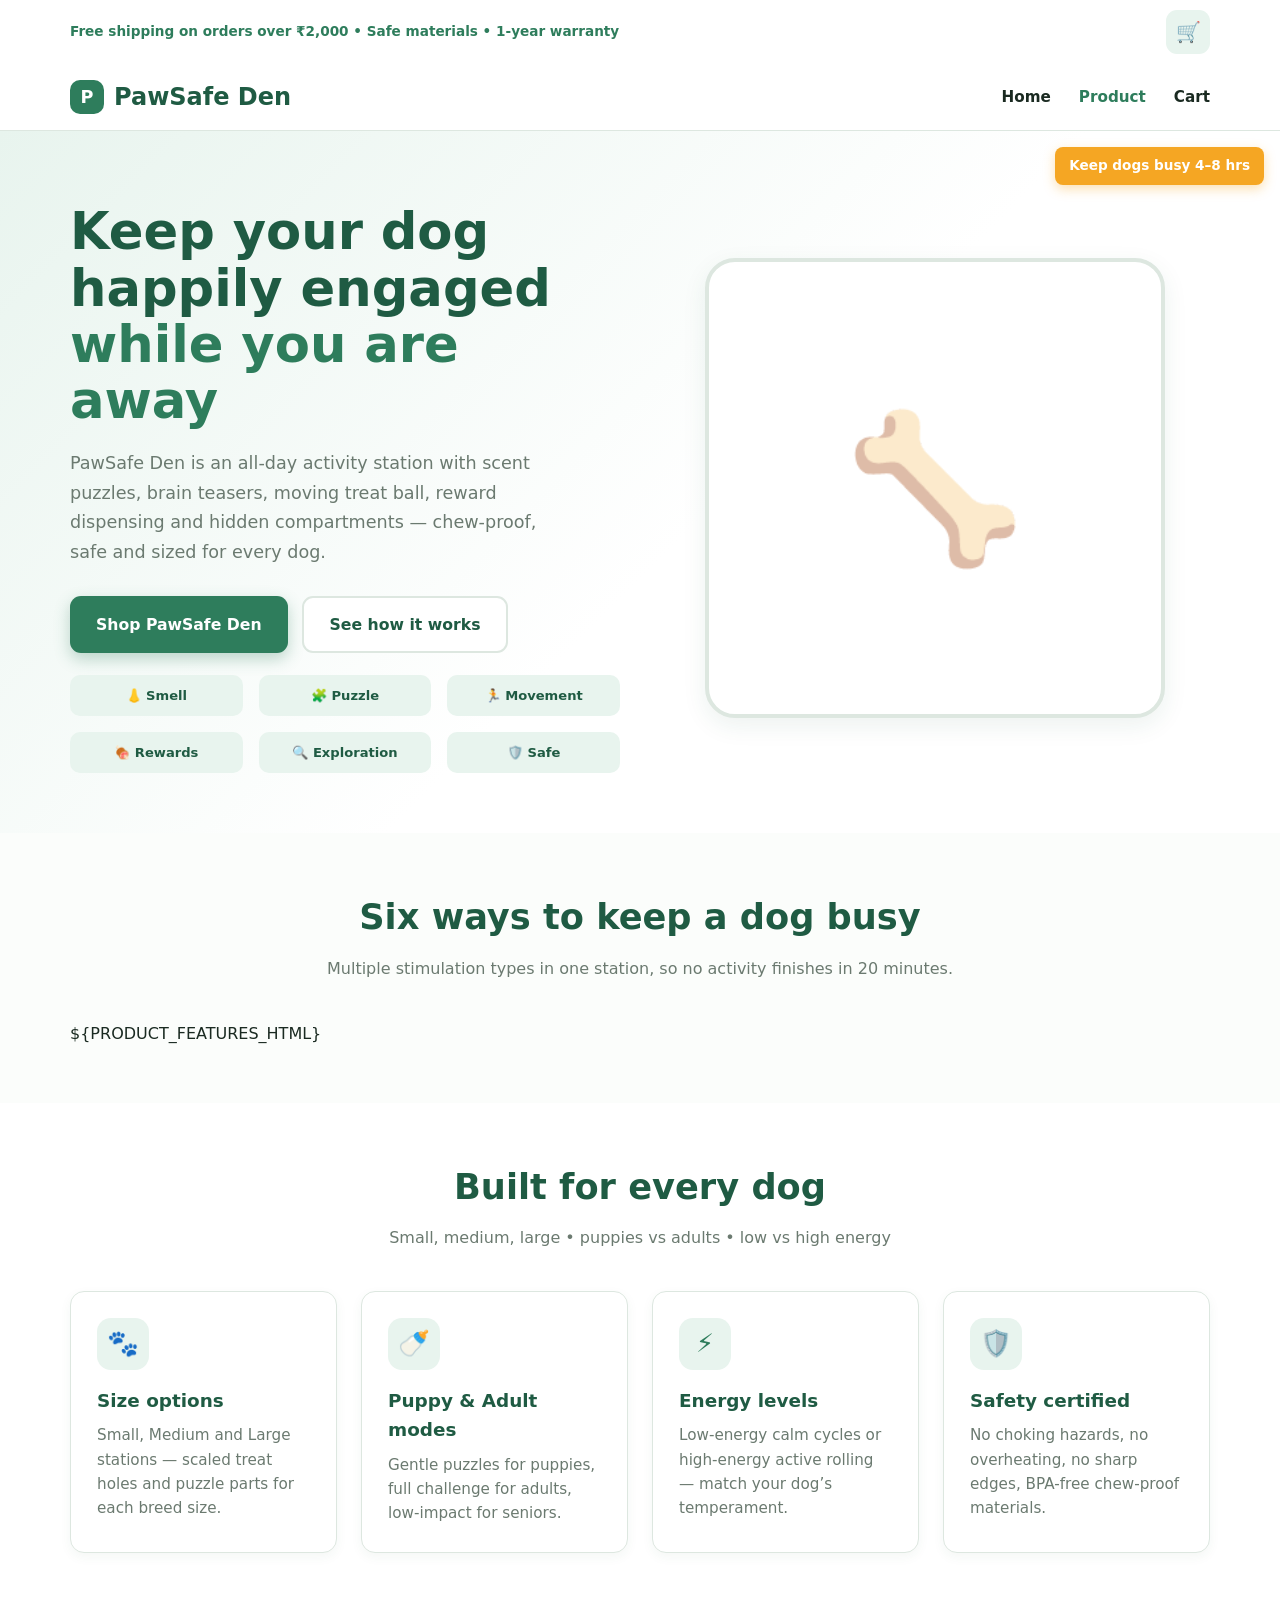
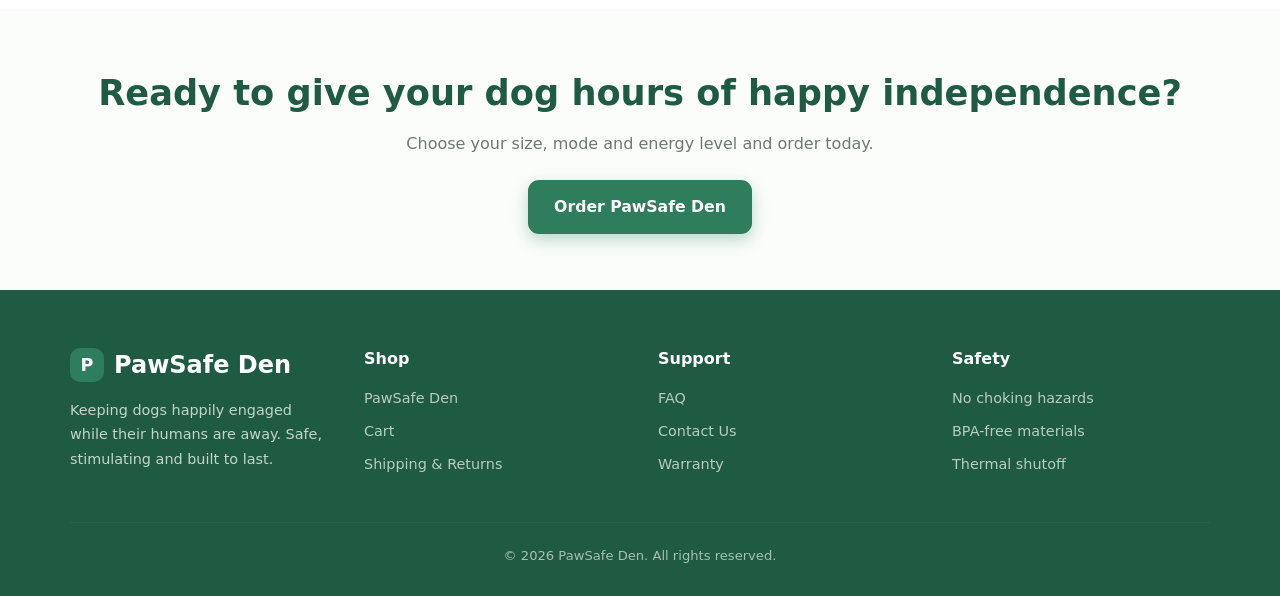
==== index.html @ ff1619e3 "Build PawSafe Den online shop: home, product, cart, checkout, confirmation" ====
<!DOCTYPE html>
<html lang="en">
<head>
<meta charset="UTF-8">
<meta name="viewport" content="width=device-width, initial-scale=1.0">
<title>PawSafe Den — Keep Your Dog Happy While You Are Away</title>
<meta name="description" content="The all-day dog activity station: smell, puzzle, movement, rewards and exploration — safe for puppies, adults, small to large dogs.">
<link rel="stylesheet" href="css/style.css">
</head>
<body>
<a href="#content" class="skip-link">Skip to content</a>

<header>
  <div class="topbar container">
    <span class="promo">Free shipping on orders over ₹2,000 &bull; Safe materials &bull; 1-year warranty</span>
    <div>
      <a href="cart.html" class="cart-btn" aria-label="Cart">🛒 <span id="cart-count" class="cart-count">0</span></a>
    </div>
  </div>
  <div class="navbar container">
    <a href="index.html" class="logo"><div class="mark">P</div><span>PawSafe Den</span></a>
    <nav class="nav-links">
      <a href="index.html">Home</a>
      <a href="product.html" class="active">Product</a>
      <a href="cart.html">Cart</a>
    </nav>
    <button class="mobile-menu-btn" aria-label="Menu">☰</button>
  </div>
</header>

<nav class="nav-drawer" id="nav-drawer">
  <div class="drawer-header">
    <strong>PawSafe Den</strong>
    <button class="close-btn" aria-label="Close menu">✕</button>
  </div>
  <a href="index.html">Home</a>
  <a href="product.html">Product</a>
  <a href="cart.html">Cart</a>
</nav>

<main id="content">
  <section class="hero">
    <div class="container">
      <div class="hero-grid">
        <div>
          <span class="hero-badge">Keep dogs busy 4&ndash;8 hrs</span>
          <h1>Keep your dog happily engaged <span class="highlight">while you are away</span></h1>
          <p>PawSafe Den is an all-day activity station with scent puzzles, brain teasers, moving treat ball, reward dispensing and hidden compartments &mdash; chew-proof, safe and sized for every dog.</p>
          <div class="hero-actions">
            <a href="product.html" class="btn btn-primary">Shop PawSafe Den</a>
            <a href="#features" class="btn btn-outline">See how it works</a>
          </div>
          <div class="stim-grid" style="margin-top:22px;">
            <div class="stim-chip">👃 Smell</div>
            <div class="stim-chip">🧩 Puzzle</div>
            <div class="stim-chip">🏃 Movement</div>
            <div class="stim-chip">🍖 Rewards</div>
            <div class="stim-chip">🔍 Exploration</div>
            <div class="stim-chip">🛡️ Safe</div>
          </div>
        </div>
        <div class="hero-visual">🦴</div>
      </div>
    </div>
  </section>

  <section id="features" class="section">
    <div class="container">
      <h2 class="section-title">Six ways to keep a dog busy</h2>
      <p class="section-subtitle">Multiple stimulation types in one station, so no activity finishes in 20 minutes.</p>
      <div class="grid" style="grid-template-columns: repeat(auto-fit, minmax(260px, 1fr));">
        ${PRODUCT_FEATURES_HTML}
      </div>
    </div>
  </section>

  <section class="section" style="background:#fff;">
    <div class="container">
      <h2 class="section-title">Built for every dog</h2>
      <p class="section-subtitle">Small, medium, large &bull; puppies vs adults &bull; low vs high energy</p>
      <div class="grid" style="grid-template-columns: repeat(auto-fit, minmax(260px, 1fr));">
        <div class="card">
          <div class="card-icon">🐾</div>
          <h3>Size options</h3>
          <p>Small, Medium and Large stations &mdash; scaled treat holes and puzzle parts for each breed size.</p>
        </div>
        <div class="card">
          <div class="card-icon">🍼</div>
          <h3>Puppy &amp; Adult modes</h3>
          <p>Gentle puzzles for puppies, full challenge for adults, low-impact for seniors.</p>
        </div>
        <div class="card">
          <div class="card-icon">⚡</div>
          <h3>Energy levels</h3>
          <p>Low-energy calm cycles or high-energy active rolling &mdash; match your dog&rsquo;s temperament.</p>
        </div>
        <div class="card">
          <div class="card-icon">🛡️</div>
          <h3>Safety certified</h3>
          <p>No choking hazards, no overheating, no sharp edges, BPA-free chew-proof materials.</p>
        </div>
      </div>
    </div>
  </section>

  <section class="section">
    <div class="container" style="text-align:center;">
      <h2 class="section-title">Ready to give your dog hours of happy independence?</h2>
      <p class="section-subtitle" style="margin-bottom:24px;">Choose your size, mode and energy level and order today.</p>
      <a href="product.html" class="btn btn-primary">Order PawSafe Den</a>
    </div>
  </section>
</main>

<footer>
  <div class="container">
    <div class="footer-grid">
      <div class="footer-brand">
        <a href="index.html" class="logo"><div class="mark">P</div><span>PawSafe Den</span></a>
        <p>Keeping dogs happily engaged while their humans are away. Safe, stimulating and built to last.</p>
      </div>
      <div class="footer-col">
        <h4>Shop</h4>
        <a href="product.html">PawSafe Den</a>
        <a href="cart.html">Cart</a>
        <a href="#">Shipping &amp; Returns</a>
      </div>
      <div class="footer-col">
        <h4>Support</h4>
        <a href="#">FAQ</a>
        <a href="#">Contact Us</a>
        <a href="#">Warranty</a>
      </div>
      <div class="footer-col">
        <h4>Safety</h4>
        <a href="#">No choking hazards</a>
        <a href="#">BPA-free materials</a>
        <a href="#">Thermal shutoff</a>
      </div>
    </div>
    <div class="footer-bottom">
      &copy; 2026 PawSafe Den. All rights reserved.
    </div>
  </div>
</footer>

<script>
const PRODUCT_FEATURES_HTML = `
<div class="card"><div class="card-icon">👃</div><h3>Smell</h3><p>Scent chambers hide treats so nose work keeps dogs occupied for hours.</p></div>
<div class="card"><div class="card-icon">🧩</div><h3>Puzzle solving</h3><p>Sliding dials, flip covers and a rotating maze challenge the mind.</p></div>
<div class="card"><div class="card-icon">🏃</div><h3>Movement</h3><p>A motorized rolling treat ball encourages physical play on auto cycles.</p></div>
<div class="card"><div class="card-icon">🍖</div><h3>Rewards</h3><p>Slow-release treat dispensing rewards every completed puzzle.</p></div>
<div class="card"><div class="card-icon">🔍</div><h3>Exploration</h3><p>Hidden compartments invite foraging and discovery throughout the day.</p></div>
<div class="card"><div class="card-icon">🛡️</div><h3>Safety</h3><p>Chew-proof, BPA-free, rounded edges, no choking hazards, auto thermal shutoff.</p></div>
`;
</script>
<script src="js/app.js"></script>
</body>
</html>
---- css/style.css ----
* {
  margin: 0;
  padding: 0;
  box-sizing: border-box;
}

:root {
  --brand: #2e7d5c;
  --brand-dark: #1f5b43;
  --brand-light: #e8f4ee;
  --accent: #f5a623;
  --accent-dark: #d98a10;
  --text: #1a2a21;
  --text-muted: #6b7a70;
  --bg: #fbfdfb;
  --white: #ffffff;
  --card: #ffffff;
  --border: #dde7e0;
  --error: #c0392b;
  --success: #2e7d5c;
  --radius: 14px;
  --shadow: 0 8px 24px rgba(31, 91, 67, 0.08);
  --shadow-sm: 0 4px 12px rgba(31, 91, 67, 0.05);
  --transition: 0.25s ease;
}

html {
  scroll-behavior: smooth;
}

body {
  font-family: "Segoe UI", system-ui, -apple-system, sans-serif;
  background: var(--bg);
  color: var(--text);
  line-height: 1.6;
  min-height: 100vh;
}

a { text-decoration: none; color: inherit; }
ul { list-style: none; }
img { max-width: 100%; display: block; }
button, input, select, textarea { font-family: inherit; }

.container {
  max-width: 1180px;
  margin: 0 auto;
  padding: 0 20px;
}

/* Skip link */
.skip-link {
  position: absolute;
  left: -9999px;
  top: auto;
  width: 1px;
  height: 1px;
  overflow: hidden;
}

/* Header */
header {
  position: sticky;
  top: 0;
  z-index: 100;
  background: rgba(255, 255, 255, 0.9);
  backdrop-filter: blur(8px);
  border-bottom: 1px solid var(--border);
}

.topbar {
  display: flex;
  justify-content: space-between;
  align-items: center;
  padding: 10px 20px;
  font-size: 0.85rem;
  color: var(--text-muted);
}

.topbar .promo {
  color: var(--brand);
  font-weight: 700;
}

.navbar {
  display: flex;
  justify-content: space-between;
  align-items: center;
  padding: 14px 20px;
}

.logo {
  display: flex;
  align-items: center;
  gap: 10px;
  font-weight: 800;
  font-size: 1.5rem;
  color: var(--brand-dark);
}

.logo .mark {
  width: 34px;
  height: 34px;
  border-radius: 10px;
  background: var(--brand);
  display: grid;
  place-items: center;
  color: #fff;
  font-weight: 900;
  font-size: 1.1rem;
}

.nav-links {
  display: none;
  gap: 28px;
  align-items: center;
}

.nav-links a {
  font-weight: 600;
  font-size: 0.95rem;
  color: var(--text);
  transition: color var(--transition);
}

.nav-links a:hover, .nav-links a.active { color: var(--brand); }

.cart-btn {
  position: relative;
  display: grid;
  place-items: center;
  width: 44px;
  height: 44px;
  background: var(--brand-light);
  border-radius: 11px;
  border: none;
  cursor: pointer;
  font-size: 1.25rem;
  color: var(--brand-dark);
}

.cart-count {
  position: absolute;
  top: 6px;
  right: 6px;
  width: 18px;
  height: 18px;
  background: var(--accent);
  color: #fff;
  border-radius: 50%;
  font-size: 0.7rem;
  font-weight: 800;
  display: grid;
  place-items: center;
}

.mobile-menu-btn {
  display: grid;
  place-items: center;
  width: 44px;
  height: 44px;
  background: transparent;
  border: none;
  cursor: pointer;
  font-size: 1.4rem;
  color: var(--text);
}

.nav-drawer {
  position: fixed;
  inset: 0;
  background: var(--white);
  z-index: 200;
  transform: translateX(100%);
  transition: transform 0.3s ease;
  padding: 80px 24px 40px;
  overflow-y: auto;
  box-shadow: -4px 0 16px rgba(0,0,0,0.06);
}

.nav-drawer.open { transform: translateX(0); }

.nav-drawer .drawer-header {
  display: flex;
  justify-content: space-between;
  align-items: center;
  margin-bottom: 24px;
}

.nav-drawer .close-btn {
  background: none;
  border: none;
  font-size: 1.6rem;
  cursor: pointer;
  color: var(--text-muted);
}

.nav-drawer a {
  display: block;
  padding: 12px 0;
  font-weight: 700;
  font-size: 1rem;
  color: var(--text);
  border-bottom: 1px solid var(--border);
}

.nav-drawer a:hover { color: var(--brand); }

/* Hero */
.hero {
  position: relative;
  padding: 72px 20px 60px;
  background: linear-gradient(135deg, var(--brand-light) 0%, #fff 55%);
  overflow: hidden;
}

.hero .hero-grid {
  display: grid;
  grid-template-columns: 1fr;
  gap: 40px;
  align-items: center;
}

.hero h1 {
  font-size: clamp(2rem, 5vw, 3.2rem);
  font-weight: 800;
  line-height: 1.1;
  color: var(--brand-dark);
  max-width: 560px;
}

.hero h1 .highlight { color: var(--brand); }

.hero p {
  font-size: 1.1rem;
  color: var(--text-muted);
  max-width: 500px;
  margin: 20px 0 28px;
  line-height: 1.7;
}

.hero-actions {
  display: flex;
  gap: 14px;
  flex-wrap: wrap;
}

.btn {
  display: inline-flex;
  align-items: center;
  justify-content: center;
  gap: 8px;
  padding: 14px 26px;
  border-radius: 11px;
  font-weight: 700;
  font-size: 0.98rem;
  cursor: pointer;
  border: none;
  transition: transform var(--transition), box-shadow var(--transition), background var(--transition);
}

.btn-primary {
  background: var(--brand);
  color: #fff;
  box-shadow: 0 6px 16px rgba(46, 125, 92, 0.3);
}

.btn-primary:hover { transform: translateY(-2px); box-shadow: 0 10px 22px rgba(46, 125, 92, 0.4); }

.btn-outline {
  background: #fff;
  color: var(--brand-dark);
  border: 2px solid var(--border);
}

.btn-outline:hover { border-color: var(--brand); background: var(--brand-light); }

.hero-visual {
  position: relative;
  width: 100%;
  max-width: 460px;
  margin: 0 auto;
  aspect-ratio: 1 / 1;
  border-radius: 30px;
  background: var(--white);
  border: 4px solid var(--border);
  display: grid;
  place-items: center;
  font-size: 9rem;
  color: var(--brand);
  box-shadow: var(--shadow);
}

.hero-badge {
  position: absolute;
  top: 16px;
  right: 16px;
  background: var(--accent);
  color: #fff;
  padding: 8px 14px;
  border-radius: 8px;
  font-weight: 800;
  font-size: 0.85rem;
  box-shadow: 0 4px 12px rgba(245, 166, 35, 0.35);
}

/* Sections */
.section { padding: 56px 20px; }
.section-title {
  text-align: center;
  font-size: clamp(1.6rem, 4vw, 2.2rem);
  font-weight: 800;
  color: var(--brand-dark);
  margin-bottom: 10px;
}

.section-subtitle {
  text-align: center;
  color: var(--text-muted);
  margin-bottom: 40px;
  max-width: 700px;
  margin-left: auto;
  margin-right: auto;
}

.grid { display: grid; gap: 24px; }

/* Product card / feature */
.card {
  background: var(--card);
  border: 1px solid var(--border);
  border-radius: var(--radius);
  padding: 26px;
  box-shadow: var(--shadow-sm);
  transition: transform var(--transition), box-shadow var(--transition);
}

.card:hover { transform: translateY(-4px); box-shadow: var(--shadow); }

.card-icon {
  width: 52px;
  height: 52px;
  border-radius: 14px;
  background: var(--brand-light);
  color: var(--brand);
  display: grid;
  place-items: center;
  font-size: 1.6rem;
  margin-bottom: 16px;
}

.card h3 { font-size: 1.15rem; margin-bottom: 8px; color: var(--brand-dark); }
.card p { font-size: 0.95rem; color: var(--text-muted); }

/* Sizing pills */
.size-options {
  display: flex;
  gap: 10px;
  flex-wrap: wrap;
  margin: 14px 0;
}

.size-pill {
  padding: 8px 16px;
  border: 2px solid var(--border);
  border-radius: 24px;
  font-size: 0.88rem;
  font-weight: 700;
  color: var(--text);
  background: #fff;
  cursor: pointer;
  transition: all var(--transition);
}

.size-pill.selected {
  border-color: var(--brand);
  background: var(--brand-light);
  color: var(--brand-dark);
}

.size-pill:hover { border-color: var(--brand-dark); }

/* Stimulation grid */
.stim-grid {
  display: grid;
  grid-template-columns: repeat(auto-fit, minmax(150px, 1fr));
  gap: 16px;
  margin-top: 10px;
}

.stim-chip {
  background: var(--brand-light);
  color: var(--brand-dark);
  padding: 10px 14px;
  border-radius: 10px;
  font-size: 0.82rem;
  font-weight: 700;
  text-align: center;
}

/* Product gallery */
.gallery {
  display: grid;
  gap: 16px;
}

.gallery-main {
  border-radius: var(--radius);
  border: 1px solid var(--border);
  overflow: hidden;
  background: #fff;
  height: 420px;
  display: grid;
  place-items: center;
  font-size: 6rem;
  color: var(--brand);
}

.gallery-thumbs {
  display: grid;
  grid-template-columns: repeat(4, 1fr);
  gap: 10px;
}

.thumb {
  width: 100%;
  aspect-ratio: 1 / 1;
  border-radius: 10px;
  border: 2px solid transparent;
  overflow: hidden;
  background: #eee;
  cursor: pointer;
  transition: border-color var(--transition);
}

.thumb.selected, .thumb:hover { border-color: var(--brand); }

/* Product page */
.product-page { padding-top: 20px; }

.product-banner {
  background: linear-gradient(135deg, var(--brand-dark), var(--brand));
  color: #fff;
  border-radius: var(--radius);
  padding: 40px 20px;
  margin-bottom: 32px;
  position: relative;
  overflow: hidden;
}

.product-banner .badge {
  display: inline-block;
  background: rgba(255,255,255,0.2);
  color: #fff;
  padding: 6px 14px;
  border-radius: 20px;
  font-size: 0.8rem;
  font-weight: 800;
  margin-bottom: 14px;
}

.product-banner h2 { font-size: clamp(1.7rem, 4vw, 2.4rem); margin-bottom: 10px; }
.product-banner p { opacity: 0.95; max-width: 620px; }

.product-layout {
  display: grid;
  grid-template-columns: 1fr;
  gap: 32px;
}

.product-left .price-row {
  display: flex;
  gap: 12px;
  align-items: baseline;
  margin: 14px 0 24px;
}

.price { font-size: 1.75rem; font-weight: 800; color: var(--brand-dark); }
.old-price { font-size: 1rem; color: var(--text-muted); text-decoration: line-through; }

.qty-selector {
  display: flex;
  align-items: center;
  gap: 10px;
  margin-bottom: 24px;
  padding: 14px;
  background: var(--brand-light);
  border-radius: 11px;
  border: 1px solid var(--border);
}

.qty-selector label { font-weight: 700; font-size: 0.9rem; color: var(--brand-dark); }

.qty-controls {
  display: flex;
  align-items: center;
  gap: 8px;
}

.qty-btn {
  width: 34px;
  height: 34px;
  border-radius: 8px;
  border: 1px solid var(--border);
  background: #fff;
  font-size: 1.2rem;
  font-weight: 800;
  color: var(--brand-dark);
  cursor: pointer;
}

.qty-btn:hover { background: var(--brand-light); border-color: var(--brand); }

.qty-val { font-weight: 800; min-width: 24px; text-align: center; font-size: 1rem; color: var(--text); }

.add-to-cart {
  width: 100%;
  padding: 16px;
  font-size: 1rem;
  margin-bottom: 10px;
}

.notify {
  width: 100%;
  padding: 12px;
  background: #fff3cd;
  color: #856404;
  border-radius: 10px;
  font-size: 0.85rem;
  border: 1px solid #ffeeba;
  text-align: center;
  margin-bottom: 20px;
  display: none;
}

.toast {
  position: fixed;
  bottom: 24px;
  left: 50%;
  transform: translateX(-50%) translateY(120px);
  background: var(--brand-dark);
  color: #fff;
  padding: 12px 22px;
  border-radius: 10px;
  font-weight: 700;
  font-size: 0.95rem;
  z-index: 300;
  transition: transform 0.3s ease;
  box-shadow: var(--shadow);
}

.toast.show { transform: translateX(-50%) translateY(0); }

/* Benefits */
.benefits-grid {
  display: grid;
  grid-template-columns: repeat(auto-fit, minmax(200px, 1fr));
  gap: 20px;
  margin-bottom: 32px;
}

/* Reviews */
.reviews {
  background: #fff;
  border-radius: var(--radius);
  padding: 32px 20px;
  border: 1px solid var(--border);
}

.review-item {
  display: flex;
  gap: 14px;
  margin-bottom: 20px;
  padding-bottom: 20px;
  border-bottom: 1px solid #f1f5f2;
}

.review-item:last-child { border-bottom: none; margin-bottom: 0; padding-bottom: 0; }

.review-avatar {
  width: 44px;
  height: 44px;
  border-radius: 50%;
  background: var(--brand-light);
  color: var(--brand);
  display: grid;
  place-items: center;
  font-weight: 800;
  flex-shrink: 0;
}

.review-content h4 { font-size: 0.98rem; margin-bottom: 4px; color: var(--brand-dark); }
.review-meta { font-size: 0.8rem; color: var(--text-muted); margin-bottom: 6px; }
.review-stars { color: var(--accent); font-size: 1rem; margin-bottom: 4px; }
.review-text { font-size: 0.9rem; color: var(--text-muted); line-height: 1.6; }

/* Cart */
.empty-cart {
  text-align: center;
  padding: 60px 20px;
}

.empty-cart .icon { font-size: 5rem; margin-bottom: 16px; color: var(--text-muted); }

.cart-items { margin-bottom: 32px; }

.cart-item {
  display: grid;
  grid-template-columns: 70px 1fr 160px 140px;
  gap: 16px;
  align-items: center;
  padding: 18px 0;
  border-bottom: 1px solid var(--border);
}

.cart-item-img {
  width: 70px; height: 70px; border-radius: 10px; background: #eee;
  display: grid; place-items: center; font-size: 2rem; color: var(--brand);
}

.cart-item-info h4 { font-size: 0.98rem; margin-bottom: 4px; }
.cart-item-opt { font-size: 0.82rem; color: var(--text-muted); }
.cart-item-price { font-weight: 800; font-size: 1rem; text-align: right; }

.cart-item-qty {
  display: flex;
  align-items: center;
  gap: 8px;
}

.cart-item-qty .qty-btn { width: 30px; height: 30px; font-size: 1rem; }
.cart-item-qty .qty-val { min-width: 22px; font-size: 0.95rem; }

.remove-item {
  background: none; border: none; color: var(--error); cursor: pointer;
  font-weight: 700; font-size: 0.85rem;
}

.cart-summary {
  background: var(--card);
  border: 1px solid var(--border);
  border-radius: var(--radius);
  padding: 26px;
  position: sticky;
  top: 100px;
}

.summary-row {
  display: flex;
  justify-content: space-between;
  margin-bottom: 10px;
  font-size: 0.95rem;
}

.summary-row.total {
  font-size: 1.15rem; font-weight: 800; color: var(--brand-dark);
  border-top: 2px solid var(--border); padding-top: 14px; margin-top: 10px;
}

.btn-checkout {
  width: 100%;
  padding: 16px;
  font-size: 1rem;
  margin-top: 14px;
}

/* Checkout */
.checkout-page { max-width: 800px; margin: 0 auto; }

.checkout-tabs {
  display: flex;
  gap: 10px;
  margin-bottom: 28px;
  overflow-x: auto;
  padding-bottom: 8px;
}

.tab {
  padding: 12px 18px;
  border: 2px solid var(--border);
  border-radius: 10px;
  background: #fff;
  font-weight: 700;
  font-size: 0.9rem;
  color: var(--text-muted);
  cursor: pointer;
  white-space: nowrap;
}

.tab.active { border-color: var(--brand); color: var(--brand); background: var(--brand-light); }

.form-group { margin-bottom: 20px; }
.form-group label { display: block; margin-bottom: 6px; font-weight: 700; font-size: 0.92rem; color: var(--brand-dark); }
.form-group input, .form-group select {
  width: 100%; padding: 12px 14px; border: 1px solid var(--border);
  border-radius: 10px; font-size: 1rem; background: #fff;
}

.form-group input:focus { outline: 2px solid var(--brand); border-color: var(--brand); }

.form-row { display: grid; grid-template-columns: 1fr 1fr; gap: 16px; }

.order-note {
  background: var(--brand-light);
  border-radius: 10px;
  padding: 16px;
  font-size: 0.9rem;
  color: var(--brand-dark);
  margin-bottom: 24px;
}

.payment-methods {
  display: grid;
  gap: 12px;
  margin-bottom: 24px;
}

.payment-option {
  display: flex;
  align-items: center;
  gap: 12px;
  padding: 14px;
  border: 2px solid var(--border);
  border-radius: 10px;
  cursor: pointer;
  transition: all var(--transition);
}

.payment-option.selected {
  border-color: var(--brand);
  background: var(--brand-light);
}

.payment-option input { accent-color: var(--brand); }

.payment-option .logo {
  width: 44px; height: 28px; border-radius: 6px; background: #eee;
  display: grid; place-items: center; font-weight: 800; font-size: 0.75rem; color: var(--text-muted);
  flex-shrink: 0;
}

.payment-option strong { font-size: 0.95rem; }
.payment-option small { color: var(--text-muted); font-size: 0.82rem; display: block; margin-top: 2px; }

.btn-place {
  width: 100%;
  padding: 18px;
  font-size: 1.05rem;
}

/* Confirmation */
.confirmation { max-width: 640px; margin: 0 auto; text-align: center; padding: 40px 20px; }

.confirm-icon {
  width: 80px; height: 80px; border-radius: 50%; background: var(--brand-light);
  color: var(--brand); display: grid; place-items: center; font-size: 2.5rem;
  margin: 0 auto 24px; font-weight: 900;
}

.confirmation h2 { font-size: 2rem; margin-bottom: 10px; color: var(--brand-dark); }
.confirmation p { color: var(--text-muted); margin-bottom: 30px; }

.order-card {
  background: #fff; border: 1px solid var(--border); border-radius: var(--radius);
  padding: 26px; text-align: left; margin-bottom: 30px;
}

.order-meta { display: flex; justify-content: space-between; font-size: 0.9rem; color: var(--text-muted); margin-bottom: 8px; }
.order-meta strong { color: var(--text); }

.order-items { margin-bottom: 18px; }
.order-item-row {
  display: flex; justify-content: space-between; font-size: 0.9rem; margin-bottom: 6px;
}

.btn-continue {
  padding: 14px 32px; font-size: 1rem;
}

/* Footer */
footer {
  background: var(--brand-dark);
  color: #dfeae3;
  padding: 56px 20px 30px;
}

.footer-grid {
  display: grid;
  grid-template-columns: 1fr;
  gap: 36px;
}

.footer-brand .logo { color: #fff; margin-bottom: 14px; }
.footer-brand p { font-size: 0.9rem; opacity: 0.85; max-width: 320px; line-height: 1.7; }

.footer-col h4 { color: #fff; font-size: 1rem; margin-bottom: 16px; }
.footer-col a { display: block; color: #b9ccc2; font-size: 0.9rem; margin-bottom: 10px; transition: color var(--transition); }
.footer-col a:hover { color: #fff; }

.footer-bottom {
  border-top: 1px solid #3d604e;
  margin-top: 36px;
  padding-top: 22px;
  font-size: 0.82rem;
  opacity: 0.7;
  text-align: center;
}

/* Mobile */
@media (max-width: 640px) {
  .nav-links { display: none; }
  .mobile-menu-btn { display: grid; }
  .hero-actions { flex-direction: column; }
  .hero-actions .btn { width: 100%; }
  .cart-item { grid-template-columns: 60px 1fr 120px 100px; gap: 10px; }
  .form-row { grid-template-columns: 1fr; }
  .gallery-thumbs { grid-template-columns: repeat(2, 1fr); }
}

@media (min-width: 768px) {
  .nav-links { display: flex; }
  .mobile-menu-btn { display: none; }
  .nav-drawer { display: none; }
  .hero .hero-grid { grid-template-columns: 1fr 1fr; }
  .product-layout { grid-template-columns: 1fr 340px; }
  .gallery-thumbs { grid-template-columns: repeat(4, 1fr); }
  .footer-grid { grid-template-columns: repeat(4, 1fr); }
}
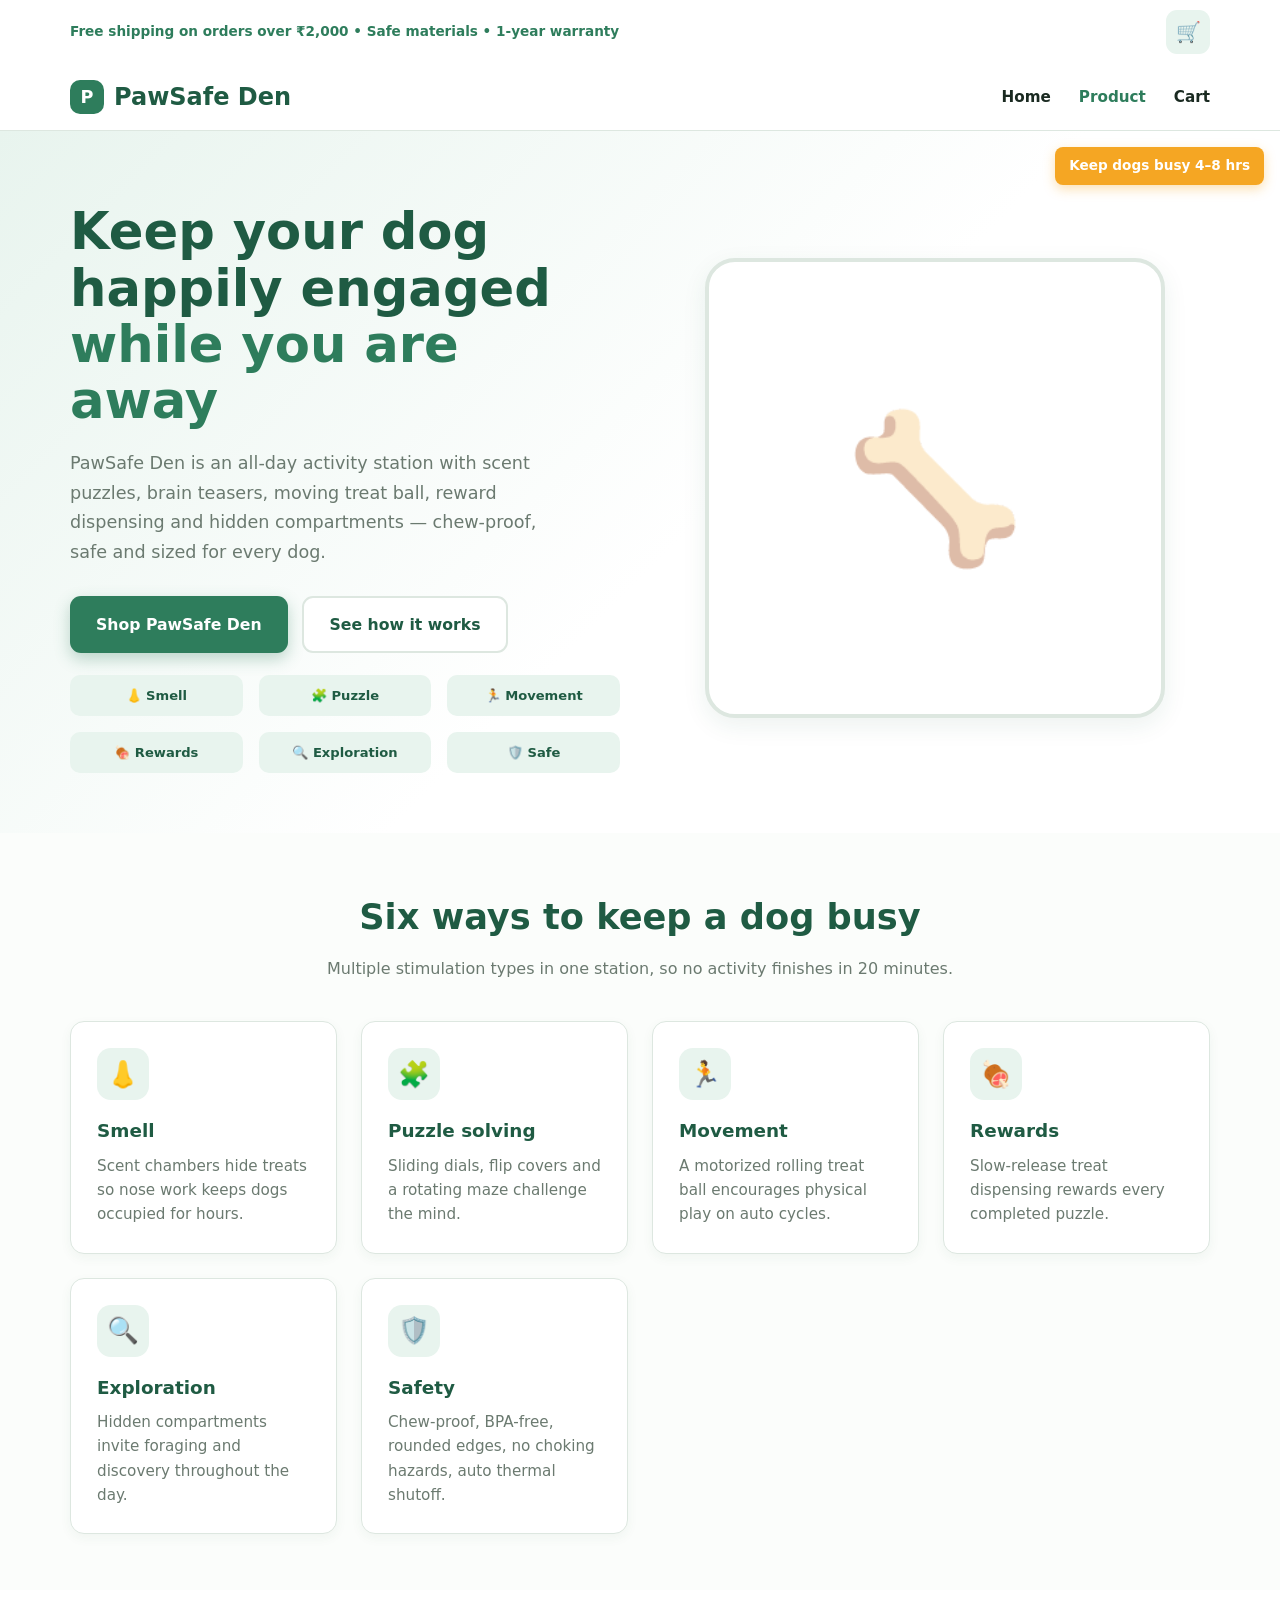
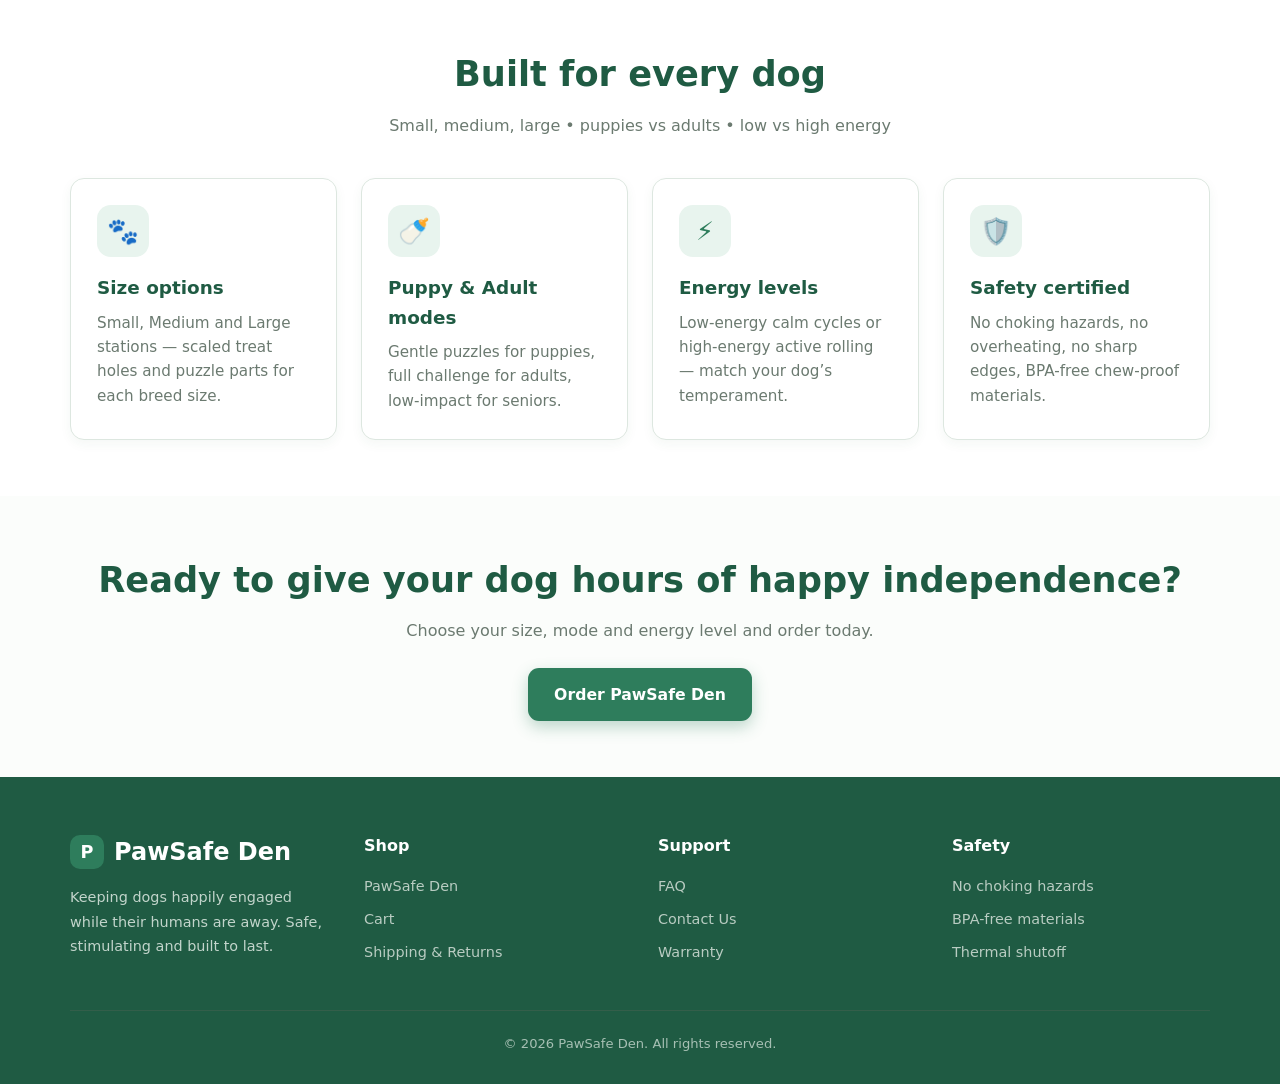
==== commit 4bb0a923: "Fix home page features rendering" ====
--- a/index.html
+++ b/index.html
@@ -69,7 +69,12 @@
       <h2 class="section-title">Six ways to keep a dog busy</h2>
       <p class="section-subtitle">Multiple stimulation types in one station, so no activity finishes in 20 minutes.</p>
       <div class="grid" style="grid-template-columns: repeat(auto-fit, minmax(260px, 1fr));">
-        ${PRODUCT_FEATURES_HTML}
+        <div class="card"><div class="card-icon">👃</div><h3>Smell</h3><p>Scent chambers hide treats so nose work keeps dogs occupied for hours.</p></div>
+        <div class="card"><div class="card-icon">🧩</div><h3>Puzzle solving</h3><p>Sliding dials, flip covers and a rotating maze challenge the mind.</p></div>
+        <div class="card"><div class="card-icon">🏃</div><h3>Movement</h3><p>A motorized rolling treat ball encourages physical play on auto cycles.</p></div>
+        <div class="card"><div class="card-icon">🍖</div><h3>Rewards</h3><p>Slow-release treat dispensing rewards every completed puzzle.</p></div>
+        <div class="card"><div class="card-icon">🔍</div><h3>Exploration</h3><p>Hidden compartments invite foraging and discovery throughout the day.</p></div>
+        <div class="card"><div class="card-icon">🛡️</div><h3>Safety</h3><p>Chew-proof, BPA-free, rounded edges, no choking hazards, auto thermal shutoff.</p></div>
       </div>
     </div>
   </section>
@@ -144,16 +149,6 @@
   </div>
 </footer>
 
-<script>
-const PRODUCT_FEATURES_HTML = `
-<div class="card"><div class="card-icon">👃</div><h3>Smell</h3><p>Scent chambers hide treats so nose work keeps dogs occupied for hours.</p></div>
-<div class="card"><div class="card-icon">🧩</div><h3>Puzzle solving</h3><p>Sliding dials, flip covers and a rotating maze challenge the mind.</p></div>
-<div class="card"><div class="card-icon">🏃</div><h3>Movement</h3><p>A motorized rolling treat ball encourages physical play on auto cycles.</p></div>
-<div class="card"><div class="card-icon">🍖</div><h3>Rewards</h3><p>Slow-release treat dispensing rewards every completed puzzle.</p></div>
-<div class="card"><div class="card-icon">🔍</div><h3>Exploration</h3><p>Hidden compartments invite foraging and discovery throughout the day.</p></div>
-<div class="card"><div class="card-icon">🛡️</div><h3>Safety</h3><p>Chew-proof, BPA-free, rounded edges, no choking hazards, auto thermal shutoff.</p></div>
-`;
-</script>
 <script src="js/app.js"></script>
 </body>
 </html>
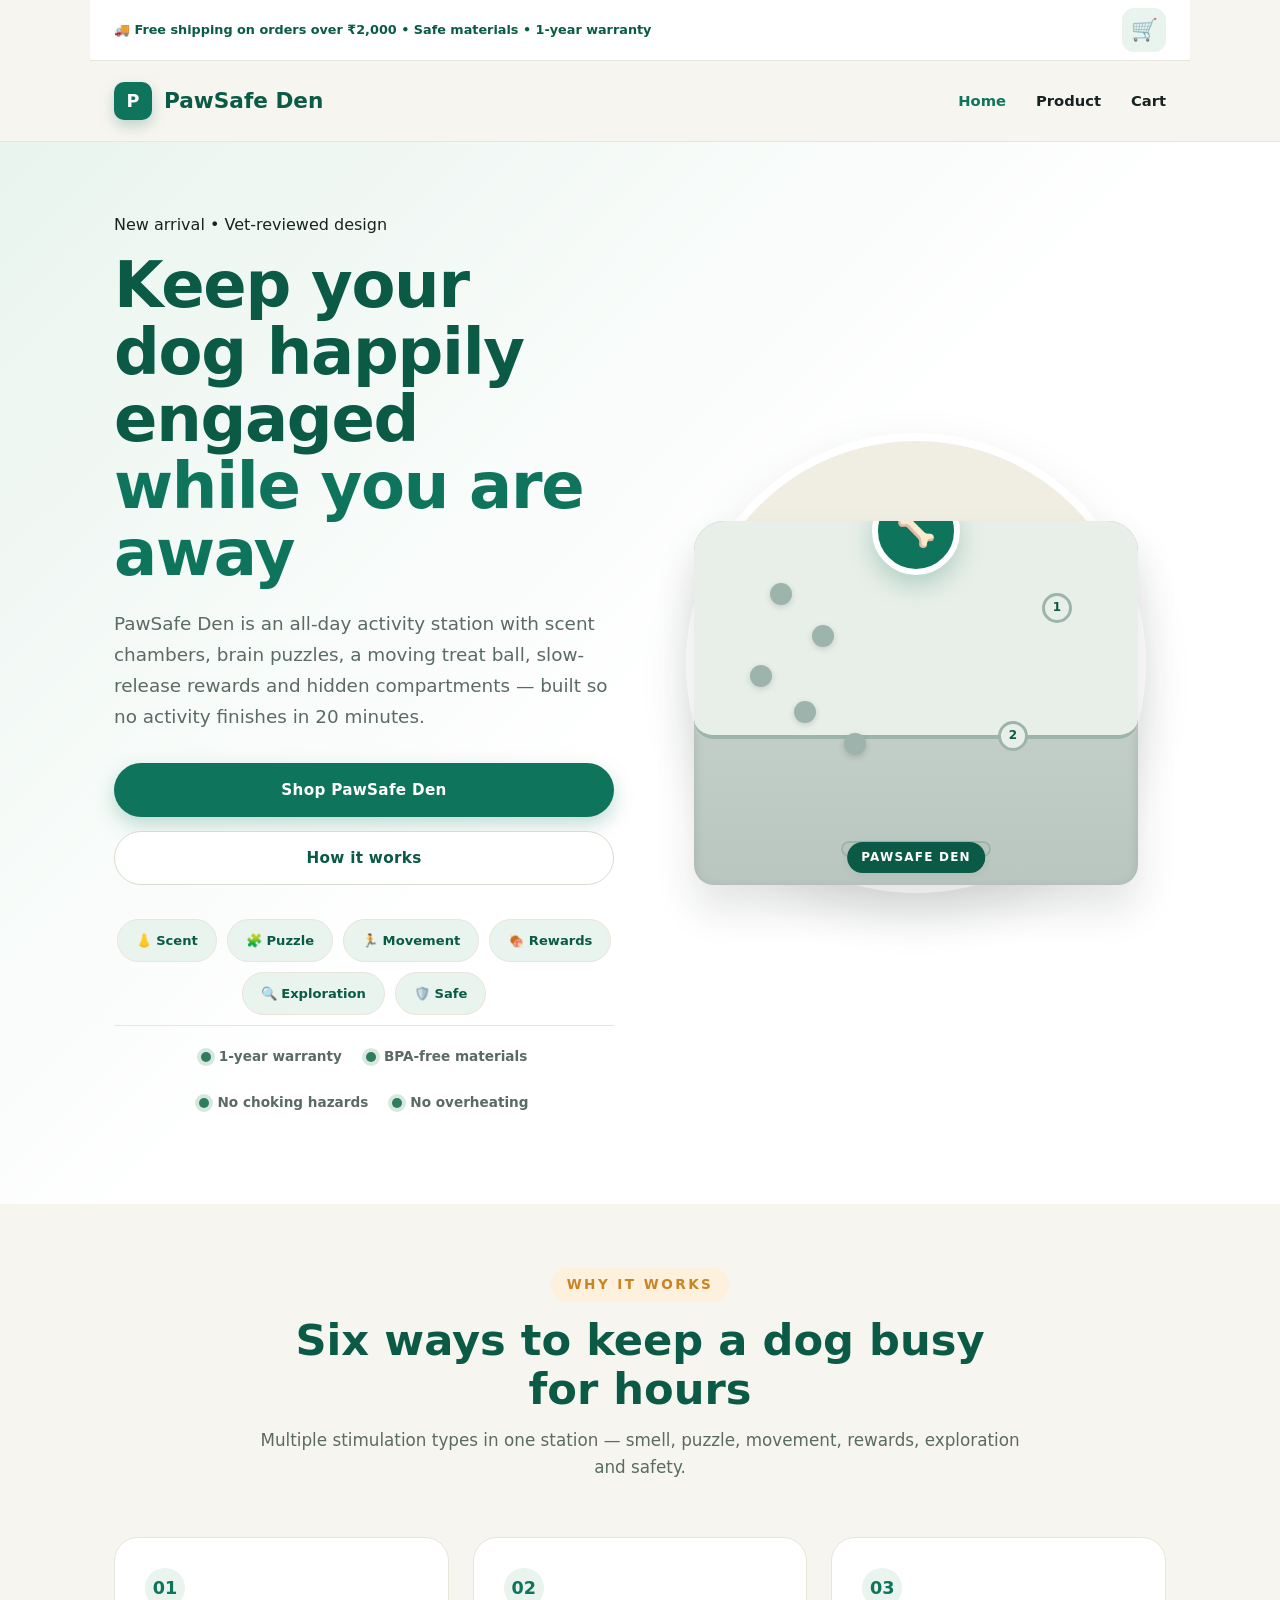
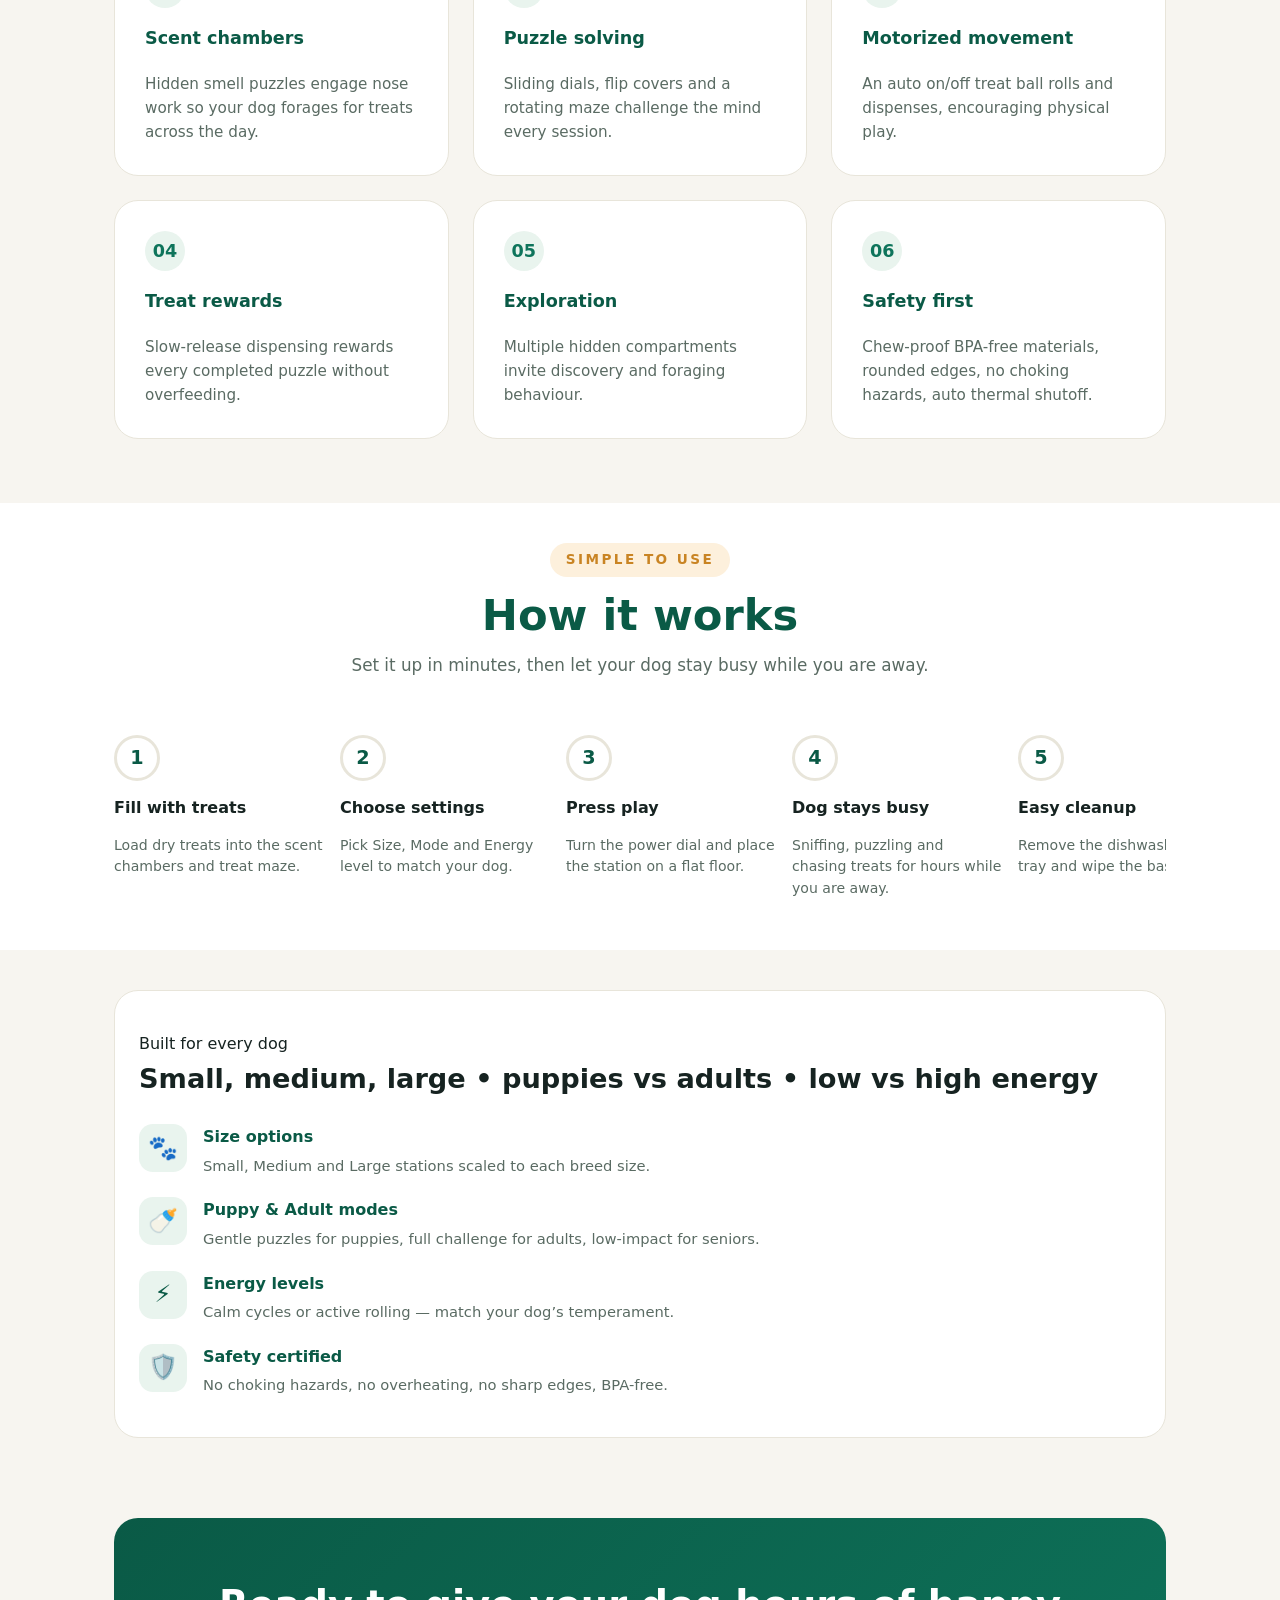
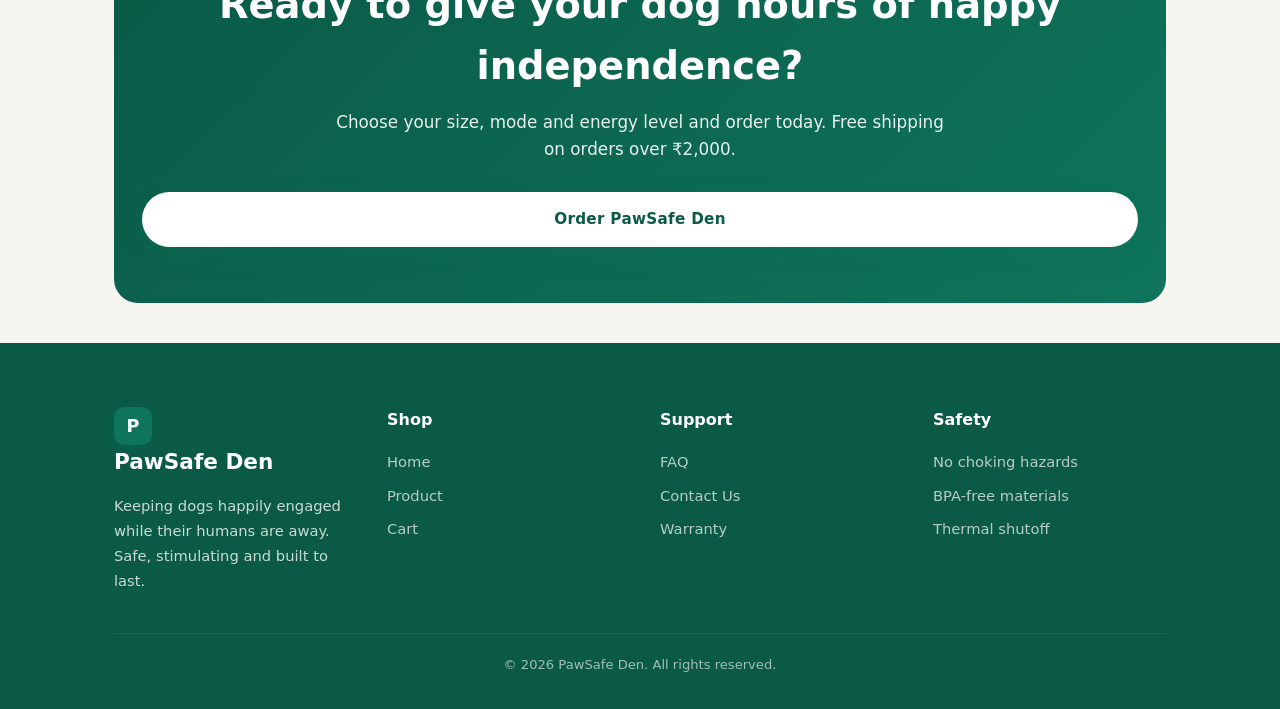
==== commit ac72703d: "Premium redesign: product identity, hero, details, cart/checkout, professional finishing" ====
--- a/index.html
+++ b/index.html
@@ -4,7 +4,7 @@
 <meta charset="UTF-8">
 <meta name="viewport" content="width=device-width, initial-scale=1.0">
 <title>PawSafe Den — Keep Your Dog Happy While You Are Away</title>
-<meta name="description" content="The all-day dog activity station: smell, puzzle, movement, rewards and exploration — safe for puppies, adults, small to large dogs.">
+<meta name="description" content="The all-day dog activity station: scent, puzzle, movement, rewards and exploration. Safe for small, medium and large dogs, puppies to seniors.">
 <link rel="stylesheet" href="css/style.css">
 </head>
 <body>
@@ -12,7 +12,7 @@
 
 <header>
   <div class="topbar container">
-    <span class="promo">Free shipping on orders over ₹2,000 &bull; Safe materials &bull; 1-year warranty</span>
+    <span class="promo">🚚 Free shipping on orders over ₹2,000 &bull; Safe materials &bull; 1-year warranty</span>
     <div>
       <a href="cart.html" class="cart-btn" aria-label="Cart">🛒 <span id="cart-count" class="cart-count">0</span></a>
     </div>
@@ -20,99 +20,198 @@
   <div class="navbar container">
     <a href="index.html" class="logo"><div class="mark">P</div><span>PawSafe Den</span></a>
     <nav class="nav-links">
-      <a href="index.html">Home</a>
-      <a href="product.html" class="active">Product</a>
+      <a href="index.html" class="active">Home</a>
+      <a href="product.html">Product</a>
       <a href="cart.html">Cart</a>
     </nav>
-    <button class="mobile-menu-btn" aria-label="Menu">☰</button>
+    <button class="mobile-menu-btn" aria-label="Open menu">☰</button>
   </div>
 </header>
 
 <nav class="nav-drawer" id="nav-drawer">
-  <div class="drawer-header">
-    <strong>PawSafe Den</strong>
-    <button class="close-btn" aria-label="Close menu">✕</button>
-  </div>
+  <div class="drawer-header"><strong>PawSafe Den</strong><button class="close-btn" aria-label="Close menu">✕</button></div>
   <a href="index.html">Home</a>
   <a href="product.html">Product</a>
   <a href="cart.html">Cart</a>
 </nav>
 
 <main id="content">
-  <section class="hero">
+  <!-- Premium hero -->
+  <section class="hero reveal">
     <div class="container">
       <div class="hero-grid">
         <div>
-          <span class="hero-badge">Keep dogs busy 4&ndash;8 hrs</span>
+          <div class="kicker">New arrival &bull; Vet-reviewed design</div>
           <h1>Keep your dog happily engaged <span class="highlight">while you are away</span></h1>
-          <p>PawSafe Den is an all-day activity station with scent puzzles, brain teasers, moving treat ball, reward dispensing and hidden compartments &mdash; chew-proof, safe and sized for every dog.</p>
+          <p>PawSafe Den is an all-day activity station with scent chambers, brain puzzles, a moving treat ball, slow-release rewards and hidden compartments — built so no activity finishes in 20 minutes.</p>
           <div class="hero-actions">
-            <a href="product.html" class="btn btn-primary">Shop PawSafe Den</a>
-            <a href="#features" class="btn btn-outline">See how it works</a>
-          </div>
-          <div class="stim-grid" style="margin-top:22px;">
-            <div class="stim-chip">👃 Smell</div>
+            <a href="product.html" class="btn btn-primary btn-full">Shop PawSafe Den</a>
+            <a href="#how-it-works" class="btn btn-outline btn-full">How it works</a>
+          </div>
+          <div class="stim-row">
+            <div class="stim-chip">👃 Scent</div>
             <div class="stim-chip">🧩 Puzzle</div>
             <div class="stim-chip">🏃 Movement</div>
             <div class="stim-chip">🍖 Rewards</div>
             <div class="stim-chip">🔍 Exploration</div>
             <div class="stim-chip">🛡️ Safe</div>
           </div>
-        </div>
-        <div class="hero-visual">🦴</div>
-      </div>
-    </div>
-  </section>
-
-  <section id="features" class="section">
-    <div class="container">
-      <h2 class="section-title">Six ways to keep a dog busy</h2>
-      <p class="section-subtitle">Multiple stimulation types in one station, so no activity finishes in 20 minutes.</p>
-      <div class="grid" style="grid-template-columns: repeat(auto-fit, minmax(260px, 1fr));">
-        <div class="card"><div class="card-icon">👃</div><h3>Smell</h3><p>Scent chambers hide treats so nose work keeps dogs occupied for hours.</p></div>
-        <div class="card"><div class="card-icon">🧩</div><h3>Puzzle solving</h3><p>Sliding dials, flip covers and a rotating maze challenge the mind.</p></div>
-        <div class="card"><div class="card-icon">🏃</div><h3>Movement</h3><p>A motorized rolling treat ball encourages physical play on auto cycles.</p></div>
-        <div class="card"><div class="card-icon">🍖</div><h3>Rewards</h3><p>Slow-release treat dispensing rewards every completed puzzle.</p></div>
-        <div class="card"><div class="card-icon">🔍</div><h3>Exploration</h3><p>Hidden compartments invite foraging and discovery throughout the day.</p></div>
-        <div class="card"><div class="card-icon">🛡️</div><h3>Safety</h3><p>Chew-proof, BPA-free, rounded edges, no choking hazards, auto thermal shutoff.</p></div>
-      </div>
-    </div>
-  </section>
-
-  <section class="section" style="background:#fff;">
-    <div class="container">
-      <h2 class="section-title">Built for every dog</h2>
-      <p class="section-subtitle">Small, medium, large &bull; puppies vs adults &bull; low vs high energy</p>
-      <div class="grid" style="grid-template-columns: repeat(auto-fit, minmax(260px, 1fr));">
-        <div class="card">
-          <div class="card-icon">🐾</div>
-          <h3>Size options</h3>
-          <p>Small, Medium and Large stations &mdash; scaled treat holes and puzzle parts for each breed size.</p>
-        </div>
-        <div class="card">
-          <div class="card-icon">🍼</div>
-          <h3>Puppy &amp; Adult modes</h3>
-          <p>Gentle puzzles for puppies, full challenge for adults, low-impact for seniors.</p>
-        </div>
-        <div class="card">
-          <div class="card-icon">⚡</div>
-          <h3>Energy levels</h3>
-          <p>Low-energy calm cycles or high-energy active rolling &mdash; match your dog&rsquo;s temperament.</p>
-        </div>
-        <div class="card">
-          <div class="card-icon">🛡️</div>
-          <h3>Safety certified</h3>
-          <p>No choking hazards, no overheating, no sharp edges, BPA-free chew-proof materials.</p>
-        </div>
-      </div>
-    </div>
-  </section>
-
-  <section class="section">
-    <div class="container" style="text-align:center;">
-      <h2 class="section-title">Ready to give your dog hours of happy independence?</h2>
-      <p class="section-subtitle" style="margin-bottom:24px;">Choose your size, mode and energy level and order today.</p>
-      <a href="product.html" class="btn btn-primary">Order PawSafe Den</a>
+          <div class="trust-bar">
+            <div class="trust-item"><div class="dot"></div><span>1-year warranty</span></div>
+            <div class="trust-item"><div class="dot"></div><span>BPA-free materials</span></div>
+            <div class="trust-item"><div class="dot"></div><span>No choking hazards</span></div>
+            <div class="trust-item"><div class="dot"></div><span>No overheating</span></div>
+          </div>
+        </div>
+        <div class="hero-visual reveal" style="transition-delay:100ms;">
+          <div class="station-base">
+            <div class="station-surface"></div>
+            <div class="treat-ball">🦴</div>
+            <div class="scent-hole s1"></div>
+            <div class="scent-hole s2"></div>
+            <div class="scent-hole s3"></div>
+            <div class="scent-hole s4"></div>
+            <div class="scent-hole s5"></div>
+            <div class="tray-slot"></div>
+            <div class="tray-gap"></div>
+            <div class="dial d1">1</div>
+            <div class="dial d2">2</div>
+          </div>
+          <div class="station-badge">PAWSAFE DEN</div>
+        </div>
+      </div>
+    </div>
+  </section>
+
+  <!-- Benefits -->
+  <section class="section reveal">
+    <div class="container">
+      <div class="section-head">
+        <div class="kicker">Why it works</div>
+        <h2>Six ways to keep a dog busy for hours</h2>
+        <p>Multiple stimulation types in one station — smell, puzzle, movement, rewards, exploration and safety.</p>
+      </div>
+      <div class="grid grid-3">
+        <div class="card benefit reveal">
+          <div class="num">01</div>
+          <h3>Scent chambers</h3>
+          <p>Hidden smell puzzles engage nose work so your dog forages for treats across the day.</p>
+        </div>
+        <div class="card benefit reveal">
+          <div class="num">02</div>
+          <h3>Puzzle solving</h3>
+          <p>Sliding dials, flip covers and a rotating maze challenge the mind every session.</p>
+        </div>
+        <div class="card benefit reveal">
+          <div class="num">03</div>
+          <h3>Motorized movement</h3>
+          <p>An auto on/off treat ball rolls and dispenses, encouraging physical play.</p>
+        </div>
+        <div class="card benefit reveal">
+          <div class="num">04</div>
+          <h3>Treat rewards</h3>
+          <p>Slow-release dispensing rewards every completed puzzle without overfeeding.</p>
+        </div>
+        <div class="card benefit reveal">
+          <div class="num">05</div>
+          <h3>Exploration</h3>
+          <p>Multiple hidden compartments invite discovery and foraging behaviour.</p>
+        </div>
+        <div class="card benefit reveal">
+          <div class="num">06</div>
+          <h3>Safety first</h3>
+          <p>Chew-proof BPA-free materials, rounded edges, no choking hazards, auto thermal shutoff.</p>
+        </div>
+      </div>
+    </div>
+  </section>
+
+  <!-- How it works -->
+  <section id="how-it-works" class="section section-sm reveal" style="background:var(--paper);">
+    <div class="container">
+      <div class="section-head">
+        <div class="kicker">Simple to use</div>
+        <h2>How it works</h2>
+        <p>Set it up in minutes, then let your dog stay busy while you are away.</p>
+      </div>
+      <div class="steps">
+        <div class="step reveal">
+          <div class="step-ring">1</div>
+          <h4>Fill with treats</h4>
+          <p>Load dry treats into the scent chambers and treat maze.</p>
+        </div>
+        <div class="step reveal">
+          <div class="step-ring">2</div>
+          <h4>Choose settings</h4>
+          <p>Pick Size, Mode and Energy level to match your dog.</p>
+        </div>
+        <div class="step reveal">
+          <div class="step-ring">3</div>
+          <h4>Press play</h4>
+          <p>Turn the power dial and place the station on a flat floor.</p>
+        </div>
+        <div class="step reveal">
+          <div class="step-ring">4</div>
+          <h4>Dog stays busy</h4>
+          <p>Sniffing, puzzling and chasing treats for hours while you are away.</p>
+        </div>
+        <div class="step reveal">
+          <div class="step-ring">5</div>
+          <h4>Easy cleanup</h4>
+          <p>Remove the dishwasher-safe tray and wipe the base clean.</p>
+        </div>
+      </div>
+    </div>
+  </section>
+
+  <!-- Feature strip -->
+  <section class="section section-sm reveal">
+    <div class="container">
+      <div class="feature-strip">
+        <div class="kicker" style="text-align:left;">Built for every dog</div>
+        <h2 style="text-align:left; margin-bottom:8px; font-size:1.7rem;">Small, medium, large &bull; puppies vs adults &bull; low vs high energy</h2>
+        <div class="feature-grid">
+          <div class="feature-item reveal">
+            <div class="feature-icon">🐾</div>
+            <div>
+              <h4>Size options</h4>
+              <p>Small, Medium and Large stations scaled to each breed size.</p>
+            </div>
+          </div>
+          <div class="feature-item reveal">
+            <div class="feature-icon">🍼</div>
+            <div>
+              <h4>Puppy &amp; Adult modes</h4>
+              <p>Gentle puzzles for puppies, full challenge for adults, low-impact for seniors.</p>
+            </div>
+          </div>
+          <div class="feature-item reveal">
+            <div class="feature-icon">⚡</div>
+            <div>
+              <h4>Energy levels</h4>
+              <p>Calm cycles or active rolling &mdash; match your dog&rsquo;s temperament.</p>
+            </div>
+          </div>
+          <div class="feature-item reveal">
+            <div class="feature-icon">🛡️</div>
+            <div>
+              <h4>Safety certified</h4>
+              <p>No choking hazards, no overheating, no sharp edges, BPA-free.</p>
+            </div>
+          </div>
+        </div>
+      </div>
+    </div>
+  </section>
+
+  <!-- CTA band -->
+  <section class="section section-sm reveal">
+    <div class="container">
+      <div class="cta-band">
+        <h2>Ready to give your dog hours of happy independence?</h2>
+        <p>Choose your size, mode and energy level and order today. Free shipping on orders over ₹2,000.</p>
+        <a href="product.html" class="btn btn-primary btn-full" style="background:#fff;color:var(--brand-dark);">Order PawSafe Den</a>
+      </div>
     </div>
   </section>
 </main>
@@ -126,9 +225,9 @@
       </div>
       <div class="footer-col">
         <h4>Shop</h4>
-        <a href="product.html">PawSafe Den</a>
+        <a href="index.html">Home</a>
+        <a href="product.html">Product</a>
         <a href="cart.html">Cart</a>
-        <a href="#">Shipping &amp; Returns</a>
       </div>
       <div class="footer-col">
         <h4>Support</h4>
@@ -143,9 +242,7 @@
         <a href="#">Thermal shutoff</a>
       </div>
     </div>
-    <div class="footer-bottom">
-      &copy; 2026 PawSafe Den. All rights reserved.
-    </div>
+    <div class="footer-bottom">&copy; 2026 PawSafe Den. All rights reserved.</div>
   </div>
 </footer>
 
--- a/css/style.css
+++ b/css/style.css
@@ -1,27 +1,49 @@
-* {
+/* ===== PawSafe Den — Premium Design System ===== */
+*, *::before, *::after {
   margin: 0;
   padding: 0;
   box-sizing: border-box;
 }
 
 :root {
-  --brand: #2e7d5c;
-  --brand-dark: #1f5b43;
-  --brand-light: #e8f4ee;
-  --accent: #f5a623;
-  --accent-dark: #d98a10;
-  --text: #1a2a21;
-  --text-muted: #6b7a70;
-  --bg: #fbfdfb;
-  --white: #ffffff;
-  --card: #ffffff;
-  --border: #dde7e0;
-  --error: #c0392b;
+  /* Brand */
+  --brand: #0e745b;
+  --brand-dark: #0a5a46;
+  --brand-light: #e9f4ee;
+  --brand-glow: rgba(14, 116, 91, 0.25);
+  /* Accent */
+  --accent: #e8a13d;
+  --accent-dark: #c98423;
+  --accent-light: #fdf0dc;
+  /* Neutral */
+  --ink: #162321;
+  --muted: #5a6b63;
+  --soft: #8fa39b;
+  --paper: #ffffff;
+  --bg: #f7f5f0;
+  --bg-alt: #f0ede2;
+  --border: #d8dccc;
+  --border-soft: #e8e5da;
+  /* State */
   --success: #2e7d5c;
-  --radius: 14px;
-  --shadow: 0 8px 24px rgba(31, 91, 67, 0.08);
-  --shadow-sm: 0 4px 12px rgba(31, 91, 67, 0.05);
-  --transition: 0.25s ease;
+  --error: #b3402e;
+  --warning: #b26a00;
+  /* Geometry */
+  --radius-sm: 10px;
+  --radius: 16px;
+  --radius-lg: 24px;
+  --radius-pill: 999px;
+  /* Shadows */
+  --shadow-sm: 0 2px 8px rgba(22, 35, 33, 0.06);
+  --shadow: 0 10px 30px rgba(22, 35, 33, 0.08);
+  --shadow-lg: 0 20px 50px rgba(22, 35, 33, 0.10);
+  /* Transitions */
+  --ease: cubic-bezier(0.22, 1, 0.36, 1);
+  --fast: 200ms;
+  --base: 350ms;
+  /* Layout */
+  --max-width: 1100px;
+  --header-height: 80px;
 }
 
 html {
@@ -29,25 +51,27 @@
 }
 
 body {
-  font-family: "Segoe UI", system-ui, -apple-system, sans-serif;
+  font-family: ui-sans-serif, system-ui, -apple-system, BlinkMacSystemFont, "Segoe UI", Roboto, "Helvetica Neue", sans-serif;
   background: var(--bg);
-  color: var(--text);
+  color: var(--ink);
   line-height: 1.6;
   min-height: 100vh;
-}
-
-a { text-decoration: none; color: inherit; }
-ul { list-style: none; }
-img { max-width: 100%; display: block; }
-button, input, select, textarea { font-family: inherit; }
+  font-size: 16px;
+  -webkit-font-smoothing: antialiased;
+}
+
+a { color: inherit; text-decoration: none; }
+ul, ol { list-style: none; }
+img { display: block; max-width: 100%; border-radius: var(--radius); }
+button, input, select, textarea { font: inherit; color: inherit; }
+button { cursor: pointer; border: none; background: none; }
 
 .container {
-  max-width: 1180px;
+  max-width: var(--max-width);
   margin: 0 auto;
-  padding: 0 20px;
-}
-
-/* Skip link */
+  padding: 0 24px;
+}
+
 .skip-link {
   position: absolute;
   left: -9999px;
@@ -57,771 +81,630 @@
   overflow: hidden;
 }
 
-/* Header */
-header {
-  position: sticky;
-  top: 0;
-  z-index: 100;
-  background: rgba(255, 255, 255, 0.9);
-  backdrop-filter: blur(8px);
-  border-bottom: 1px solid var(--border);
-}
-
-.topbar {
-  display: flex;
-  justify-content: space-between;
-  align-items: center;
-  padding: 10px 20px;
-  font-size: 0.85rem;
-  color: var(--text-muted);
-}
-
-.topbar .promo {
-  color: var(--brand);
-  font-weight: 700;
-}
-
-.navbar {
-  display: flex;
-  justify-content: space-between;
-  align-items: center;
-  padding: 14px 20px;
-}
-
-.logo {
-  display: flex;
-  align-items: center;
-  gap: 10px;
-  font-weight: 800;
-  font-size: 1.5rem;
-  color: var(--brand-dark);
-}
-
-.logo .mark {
-  width: 34px;
-  height: 34px;
-  border-radius: 10px;
-  background: var(--brand);
-  display: grid;
-  place-items: center;
-  color: #fff;
-  font-weight: 900;
-  font-size: 1.1rem;
-}
-
-.nav-links {
-  display: none;
-  gap: 28px;
-  align-items: center;
-}
-
-.nav-links a {
-  font-weight: 600;
-  font-size: 0.95rem;
-  color: var(--text);
-  transition: color var(--transition);
-}
-
-.nav-links a:hover, .nav-links a.active { color: var(--brand); }
-
-.cart-btn {
-  position: relative;
-  display: grid;
-  place-items: center;
-  width: 44px;
-  height: 44px;
-  background: var(--brand-light);
-  border-radius: 11px;
-  border: none;
-  cursor: pointer;
-  font-size: 1.25rem;
-  color: var(--brand-dark);
-}
-
-.cart-count {
-  position: absolute;
-  top: 6px;
-  right: 6px;
-  width: 18px;
-  height: 18px;
-  background: var(--accent);
-  color: #fff;
-  border-radius: 50%;
-  font-size: 0.7rem;
-  font-weight: 800;
-  display: grid;
-  place-items: center;
-}
-
-.mobile-menu-btn {
-  display: grid;
-  place-items: center;
-  width: 44px;
-  height: 44px;
-  background: transparent;
-  border: none;
-  cursor: pointer;
-  font-size: 1.4rem;
-  color: var(--text);
-}
-
-.nav-drawer {
-  position: fixed;
-  inset: 0;
-  background: var(--white);
-  z-index: 200;
-  transform: translateX(100%);
-  transition: transform 0.3s ease;
-  padding: 80px 24px 40px;
-  overflow-y: auto;
-  box-shadow: -4px 0 16px rgba(0,0,0,0.06);
-}
-
-.nav-drawer.open { transform: translateX(0); }
-
-.nav-drawer .drawer-header {
-  display: flex;
-  justify-content: space-between;
-  align-items: center;
-  margin-bottom: 24px;
-}
-
-.nav-drawer .close-btn {
-  background: none;
-  border: none;
-  font-size: 1.6rem;
-  cursor: pointer;
-  color: var(--text-muted);
-}
-
-.nav-drawer a {
-  display: block;
-  padding: 12px 0;
-  font-weight: 700;
-  font-size: 1rem;
-  color: var(--text);
-  border-bottom: 1px solid var(--border);
-}
-
-.nav-drawer a:hover { color: var(--brand); }
-
-/* Hero */
-.hero {
-  position: relative;
-  padding: 72px 20px 60px;
-  background: linear-gradient(135deg, var(--brand-light) 0%, #fff 55%);
-  overflow: hidden;
-}
-
-.hero .hero-grid {
-  display: grid;
-  grid-template-columns: 1fr;
-  gap: 40px;
-  align-items: center;
-}
-
-.hero h1 {
-  font-size: clamp(2rem, 5vw, 3.2rem);
-  font-weight: 800;
-  line-height: 1.1;
-  color: var(--brand-dark);
-  max-width: 560px;
-}
-
-.hero h1 .highlight { color: var(--brand); }
-
-.hero p {
-  font-size: 1.1rem;
-  color: var(--text-muted);
-  max-width: 500px;
-  margin: 20px 0 28px;
-  line-height: 1.7;
-}
-
-.hero-actions {
-  display: flex;
-  gap: 14px;
-  flex-wrap: wrap;
-}
-
+/* Animations */
+@keyframes fadeIn {
+  from { opacity: 0; transform: translateY(12px); }
+  to { opacity: 1; transform: translateY(0); }
+}
+@keyframes popIn {
+  from { opacity: 0; transform: scale(0.96); }
+  to { opacity: 1; transform: scale(1); }
+}
+@keyframes slideUp {
+  from { opacity: 0; transform: translateY(24px); }
+  to { opacity: 1; transform: translateY(0); }
+}
+@keyframes pulse {
+  0%, 100% { opacity: 1; }
+  50% { opacity: 0.55; }
+}
+@keyframes shake {
+  0%, 100% { transform: translateX(0); }
+  20%, 60% { transform: translateX(-6px); }
+  40%, 80% { transform: translateX(6px); }
+}
+@keyframes spin { to { transform: rotate(360deg); } }
+
+.reveal {
+  opacity: 0;
+  transform: translateY(24px);
+  transition: opacity 700ms var(--ease), transform 700ms var(--ease);
+}
+.reveal.visible { opacity: 1; transform: translateY(0); }
+
+/* Buttons */
 .btn {
   display: inline-flex;
   align-items: center;
   justify-content: center;
   gap: 8px;
   padding: 14px 26px;
-  border-radius: 11px;
+  border-radius: var(--radius-pill);
   font-weight: 700;
-  font-size: 0.98rem;
-  cursor: pointer;
-  border: none;
-  transition: transform var(--transition), box-shadow var(--transition), background var(--transition);
-}
+  font-size: 0.95rem;
+  border: 1px solid transparent;
+  transition: all var(--fast) var(--ease);
+  letter-spacing: 0.02em;
+}
+.btn:focus-visible { outline: 3px solid var(--accent); outline-offset: 3px; }
+.btn:active { transform: scale(0.97); }
 
 .btn-primary {
   background: var(--brand);
   color: #fff;
-  box-shadow: 0 6px 16px rgba(46, 125, 92, 0.3);
-}
-
-.btn-primary:hover { transform: translateY(-2px); box-shadow: 0 10px 22px rgba(46, 125, 92, 0.4); }
+  box-shadow: 0 8px 20px var(--brand-glow);
+}
+.btn-primary:hover { background: var(--brand-dark); transform: translateY(-2px); box-shadow: 0 14px 28px var(--brand-glow); }
 
 .btn-outline {
-  background: #fff;
+  background: var(--paper);
   color: var(--brand-dark);
-  border: 2px solid var(--border);
-}
-
-.btn-outline:hover { border-color: var(--brand); background: var(--brand-light); }
-
-.hero-visual {
-  position: relative;
-  width: 100%;
-  max-width: 460px;
-  margin: 0 auto;
-  aspect-ratio: 1 / 1;
-  border-radius: 30px;
-  background: var(--white);
-  border: 4px solid var(--border);
-  display: grid;
-  place-items: center;
-  font-size: 9rem;
-  color: var(--brand);
-  box-shadow: var(--shadow);
-}
-
-.hero-badge {
-  position: absolute;
-  top: 16px;
-  right: 16px;
-  background: var(--accent);
-  color: #fff;
-  padding: 8px 14px;
-  border-radius: 8px;
-  font-weight: 800;
-  font-size: 0.85rem;
-  box-shadow: 0 4px 12px rgba(245, 166, 35, 0.35);
-}
-
-/* Sections */
-.section { padding: 56px 20px; }
-.section-title {
-  text-align: center;
-  font-size: clamp(1.6rem, 4vw, 2.2rem);
-  font-weight: 800;
-  color: var(--brand-dark);
-  margin-bottom: 10px;
-}
-
-.section-subtitle {
-  text-align: center;
-  color: var(--text-muted);
-  margin-bottom: 40px;
-  max-width: 700px;
-  margin-left: auto;
-  margin-right: auto;
-}
-
-.grid { display: grid; gap: 24px; }
-
-/* Product card / feature */
-.card {
-  background: var(--card);
-  border: 1px solid var(--border);
-  border-radius: var(--radius);
-  padding: 26px;
-  box-shadow: var(--shadow-sm);
-  transition: transform var(--transition), box-shadow var(--transition);
-}
-
-.card:hover { transform: translateY(-4px); box-shadow: var(--shadow); }
-
-.card-icon {
-  width: 52px;
-  height: 52px;
-  border-radius: 14px;
-  background: var(--brand-light);
-  color: var(--brand);
-  display: grid;
-  place-items: center;
-  font-size: 1.6rem;
-  margin-bottom: 16px;
-}
-
-.card h3 { font-size: 1.15rem; margin-bottom: 8px; color: var(--brand-dark); }
-.card p { font-size: 0.95rem; color: var(--text-muted); }
-
-/* Sizing pills */
-.size-options {
-  display: flex;
-  gap: 10px;
-  flex-wrap: wrap;
-  margin: 14px 0;
-}
-
-.size-pill {
-  padding: 8px 16px;
-  border: 2px solid var(--border);
-  border-radius: 24px;
-  font-size: 0.88rem;
-  font-weight: 700;
-  color: var(--text);
-  background: #fff;
-  cursor: pointer;
-  transition: all var(--transition);
-}
-
-.size-pill.selected {
-  border-color: var(--brand);
-  background: var(--brand-light);
-  color: var(--brand-dark);
-}
-
-.size-pill:hover { border-color: var(--brand-dark); }
-
-/* Stimulation grid */
-.stim-grid {
-  display: grid;
-  grid-template-columns: repeat(auto-fit, minmax(150px, 1fr));
-  gap: 16px;
-  margin-top: 10px;
-}
-
-.stim-chip {
-  background: var(--brand-light);
-  color: var(--brand-dark);
-  padding: 10px 14px;
-  border-radius: 10px;
-  font-size: 0.82rem;
-  font-weight: 700;
-  text-align: center;
-}
-
-/* Product gallery */
-.gallery {
-  display: grid;
-  gap: 16px;
-}
-
-.gallery-main {
-  border-radius: var(--radius);
-  border: 1px solid var(--border);
-  overflow: hidden;
-  background: #fff;
-  height: 420px;
-  display: grid;
-  place-items: center;
-  font-size: 6rem;
-  color: var(--brand);
-}
-
-.gallery-thumbs {
-  display: grid;
-  grid-template-columns: repeat(4, 1fr);
-  gap: 10px;
-}
-
-.thumb {
-  width: 100%;
-  aspect-ratio: 1 / 1;
-  border-radius: 10px;
-  border: 2px solid transparent;
-  overflow: hidden;
-  background: #eee;
-  cursor: pointer;
-  transition: border-color var(--transition);
-}
-
-.thumb.selected, .thumb:hover { border-color: var(--brand); }
-
-/* Product page */
-.product-page { padding-top: 20px; }
-
-.product-banner {
-  background: linear-gradient(135deg, var(--brand-dark), var(--brand));
-  color: #fff;
-  border-radius: var(--radius);
-  padding: 40px 20px;
-  margin-bottom: 32px;
-  position: relative;
-  overflow: hidden;
-}
-
-.product-banner .badge {
-  display: inline-block;
-  background: rgba(255,255,255,0.2);
-  color: #fff;
-  padding: 6px 14px;
-  border-radius: 20px;
-  font-size: 0.8rem;
-  font-weight: 800;
-  margin-bottom: 14px;
-}
-
-.product-banner h2 { font-size: clamp(1.7rem, 4vw, 2.4rem); margin-bottom: 10px; }
-.product-banner p { opacity: 0.95; max-width: 620px; }
-
-.product-layout {
-  display: grid;
-  grid-template-columns: 1fr;
-  gap: 32px;
-}
-
-.product-left .price-row {
-  display: flex;
-  gap: 12px;
-  align-items: baseline;
-  margin: 14px 0 24px;
-}
-
-.price { font-size: 1.75rem; font-weight: 800; color: var(--brand-dark); }
-.old-price { font-size: 1rem; color: var(--text-muted); text-decoration: line-through; }
-
-.qty-selector {
-  display: flex;
-  align-items: center;
-  gap: 10px;
-  margin-bottom: 24px;
-  padding: 14px;
-  background: var(--brand-light);
-  border-radius: 11px;
-  border: 1px solid var(--border);
-}
-
-.qty-selector label { font-weight: 700; font-size: 0.9rem; color: var(--brand-dark); }
-
-.qty-controls {
-  display: flex;
-  align-items: center;
-  gap: 8px;
-}
-
-.qty-btn {
-  width: 34px;
-  height: 34px;
-  border-radius: 8px;
-  border: 1px solid var(--border);
-  background: #fff;
-  font-size: 1.2rem;
-  font-weight: 800;
-  color: var(--brand-dark);
-  cursor: pointer;
-}
-
-.qty-btn:hover { background: var(--brand-light); border-color: var(--brand); }
-
-.qty-val { font-weight: 800; min-width: 24px; text-align: center; font-size: 1rem; color: var(--text); }
-
-.add-to-cart {
-  width: 100%;
-  padding: 16px;
-  font-size: 1rem;
-  margin-bottom: 10px;
-}
-
-.notify {
-  width: 100%;
-  padding: 12px;
-  background: #fff3cd;
-  color: #856404;
-  border-radius: 10px;
-  font-size: 0.85rem;
-  border: 1px solid #ffeeba;
-  text-align: center;
-  margin-bottom: 20px;
-  display: none;
-}
-
-.toast {
-  position: fixed;
-  bottom: 24px;
-  left: 50%;
-  transform: translateX(-50%) translateY(120px);
-  background: var(--brand-dark);
-  color: #fff;
-  padding: 12px 22px;
-  border-radius: 10px;
-  font-weight: 700;
-  font-size: 0.95rem;
-  z-index: 300;
-  transition: transform 0.3s ease;
-  box-shadow: var(--shadow);
-}
-
-.toast.show { transform: translateX(-50%) translateY(0); }
-
-/* Benefits */
-.benefits-grid {
-  display: grid;
-  grid-template-columns: repeat(auto-fit, minmax(200px, 1fr));
-  gap: 20px;
-  margin-bottom: 32px;
-}
-
-/* Reviews */
-.reviews {
-  background: #fff;
-  border-radius: var(--radius);
-  padding: 32px 20px;
-  border: 1px solid var(--border);
-}
-
-.review-item {
-  display: flex;
-  gap: 14px;
-  margin-bottom: 20px;
-  padding-bottom: 20px;
-  border-bottom: 1px solid #f1f5f2;
-}
-
-.review-item:last-child { border-bottom: none; margin-bottom: 0; padding-bottom: 0; }
-
-.review-avatar {
-  width: 44px;
-  height: 44px;
-  border-radius: 50%;
-  background: var(--brand-light);
-  color: var(--brand);
-  display: grid;
-  place-items: center;
-  font-weight: 800;
-  flex-shrink: 0;
-}
-
-.review-content h4 { font-size: 0.98rem; margin-bottom: 4px; color: var(--brand-dark); }
-.review-meta { font-size: 0.8rem; color: var(--text-muted); margin-bottom: 6px; }
-.review-stars { color: var(--accent); font-size: 1rem; margin-bottom: 4px; }
-.review-text { font-size: 0.9rem; color: var(--text-muted); line-height: 1.6; }
-
-/* Cart */
-.empty-cart {
-  text-align: center;
-  padding: 60px 20px;
-}
-
-.empty-cart .icon { font-size: 5rem; margin-bottom: 16px; color: var(--text-muted); }
-
-.cart-items { margin-bottom: 32px; }
-
-.cart-item {
-  display: grid;
-  grid-template-columns: 70px 1fr 160px 140px;
-  gap: 16px;
-  align-items: center;
-  padding: 18px 0;
-  border-bottom: 1px solid var(--border);
-}
-
-.cart-item-img {
-  width: 70px; height: 70px; border-radius: 10px; background: #eee;
-  display: grid; place-items: center; font-size: 2rem; color: var(--brand);
-}
-
-.cart-item-info h4 { font-size: 0.98rem; margin-bottom: 4px; }
-.cart-item-opt { font-size: 0.82rem; color: var(--text-muted); }
-.cart-item-price { font-weight: 800; font-size: 1rem; text-align: right; }
-
-.cart-item-qty {
-  display: flex;
-  align-items: center;
-  gap: 8px;
-}
-
-.cart-item-qty .qty-btn { width: 30px; height: 30px; font-size: 1rem; }
-.cart-item-qty .qty-val { min-width: 22px; font-size: 0.95rem; }
-
-.remove-item {
-  background: none; border: none; color: var(--error); cursor: pointer;
-  font-weight: 700; font-size: 0.85rem;
-}
-
-.cart-summary {
-  background: var(--card);
-  border: 1px solid var(--border);
-  border-radius: var(--radius);
-  padding: 26px;
+  border-color: var(--border);
+}
+.btn-outline:hover { border-color: var(--brand); background: var(--brand-light); color: var(--brand-dark); }
+
+.btn-ghost {
+  color: var(--muted);
+}
+.btn-ghost:hover { color: var(--brand-dark); background: var(--bg-alt); }
+
+.btn-full { width: 100%; }
+.btn-sm { padding: 10px 20px; font-size: 0.875rem; }
+
+/* Header */
+header {
   position: sticky;
-  top: 100px;
-}
-
-.summary-row {
+  top: 0;
+  z-index: 100;
+  background: rgba(247, 245, 240, 0.85);
+  backdrop-filter: blur(12px);
+  border-bottom: 1px solid var(--border-soft);
+}
+
+.topbar {
   display: flex;
   justify-content: space-between;
-  margin-bottom: 10px;
-  font-size: 0.95rem;
-}
-
-.summary-row.total {
-  font-size: 1.15rem; font-weight: 800; color: var(--brand-dark);
-  border-top: 2px solid var(--border); padding-top: 14px; margin-top: 10px;
-}
-
-.btn-checkout {
-  width: 100%;
-  padding: 16px;
-  font-size: 1rem;
-  margin-top: 14px;
-}
-
-/* Checkout */
-.checkout-page { max-width: 800px; margin: 0 auto; }
-
-.checkout-tabs {
+  align-items: center;
+  padding: 8px 24px;
+  font-size: 0.8rem;
+  color: var(--muted);
+  background: var(--paper);
+  border-bottom: 1px solid var(--border-soft);
+}
+.topbar .promo { color: var(--brand-dark); font-weight: 700; display: flex; gap: 10px; align-items: center; }
+
+.navbar {
   display: flex;
-  gap: 10px;
-  margin-bottom: 28px;
-  overflow-x: auto;
-  padding-bottom: 8px;
-}
-
-.tab {
-  padding: 12px 18px;
-  border: 2px solid var(--border);
-  border-radius: 10px;
-  background: #fff;
-  font-weight: 700;
-  font-size: 0.9rem;
-  color: var(--text-muted);
-  cursor: pointer;
-  white-space: nowrap;
-}
-
-.tab.active { border-color: var(--brand); color: var(--brand); background: var(--brand-light); }
-
-.form-group { margin-bottom: 20px; }
-.form-group label { display: block; margin-bottom: 6px; font-weight: 700; font-size: 0.92rem; color: var(--brand-dark); }
-.form-group input, .form-group select {
-  width: 100%; padding: 12px 14px; border: 1px solid var(--border);
-  border-radius: 10px; font-size: 1rem; background: #fff;
-}
-
-.form-group input:focus { outline: 2px solid var(--brand); border-color: var(--brand); }
-
-.form-row { display: grid; grid-template-columns: 1fr 1fr; gap: 16px; }
-
-.order-note {
-  background: var(--brand-light);
-  border-radius: 10px;
-  padding: 16px;
-  font-size: 0.9rem;
-  color: var(--brand-dark);
-  margin-bottom: 24px;
-}
-
-.payment-methods {
-  display: grid;
-  gap: 12px;
-  margin-bottom: 24px;
-}
-
-.payment-option {
+  justify-content: space-between;
+  align-items: center;
+  padding: 14px 24px;
+  height: var(--header-height);
+}
+
+.logo {
   display: flex;
   align-items: center;
   gap: 12px;
-  padding: 14px;
-  border: 2px solid var(--border);
-  border-radius: 10px;
-  cursor: pointer;
-  transition: all var(--transition);
-}
-
+  font-weight: 800;
+  font-size: 1.35rem;
+  color: var(--brand-dark);
+}
+.logo .mark {
+  width: 38px; height: 38px; border-radius: 10px;
+  background: var(--brand); display: grid; place-items: center;
+  color: #fff; font-weight: 900; font-size: 1.1rem;
+  box-shadow: 0 6px 14px var(--brand-glow);
+}
+
+.nav-links {
+  display: none;
+  gap: 30px;
+  align-items: center;
+}
+.nav-links a { font-weight: 600; font-size: 0.92rem; color: var(--ink); transition: color var(--fast); }
+.nav-links a:hover, .nav-links a.active { color: var(--brand); }
+
+.cart-btn {
+  position: relative;
+  width: 44px; height: 44px; border-radius: 12px;
+  background: var(--brand-light);
+  color: var(--brand-dark);
+  display: grid; place-items: center;
+  font-size: 1.35rem;
+  transition: all var(--fast);
+}
+.cart-btn:hover { background: var(--brand); color: #fff; transform: translateY(-2px); }
+.cart-count {
+  position: absolute; top: 6px; right: 6px;
+  width: 18px; height: 18px; background: var(--accent);
+  color: #fff; border-radius: 50%; font-size: 0.7rem; font-weight: 800;
+  display: grid; place-items: center;
+}
+
+.mobile-menu-btn {
+  width: 44px; height: 44px; border-radius: 12px;
+  background: var(--bg-alt); color: var(--ink);
+  display: grid; place-items: center; font-size: 1.35rem;
+}
+
+.nav-drawer {
+  position: fixed; inset: 0; background: var(--paper);
+  z-index: 200; transform: translateX(100%); transition: transform 350ms var(--ease);
+  padding: 80px 24px 40px; overflow-y: auto;
+}
+.nav-drawer.open { transform: translateX(0); }
+.drawer-header {
+  display: flex; justify-content: space-between; align-items: center;
+  margin-bottom: 24px; padding-bottom: 16px; border-bottom: 1px solid var(--border-soft);
+}
+.close-btn { font-size: 1.5rem; color: var(--muted); }
+.nav-drawer a { display: block; padding: 14px 0; font-weight: 700; font-size: 1rem; color: var(--ink); border-bottom: 1px solid var(--border-soft); }
+.nav-drawer a:hover { color: var(--brand); }
+
+/* Typography helpers */
+.section { padding: 64px 24px; }
+.section-sm { padding: 40px 24px; }
+.section-head {
+  text-align: center; max-width: 760px; margin: 0 auto 56px;
+}
+.section-head .kicker {
+  display: inline-block; font-size: 0.85rem; font-weight: 800;
+  letter-spacing: 0.18em; text-transform: uppercase; color: var(--accent-dark);
+  background: var(--accent-light); padding: 6px 16px; border-radius: var(--radius-pill);
+  margin-bottom: 14px;
+}
+.section-head h2 {
+  font-size: clamp(1.9rem, 4vw, 2.7rem); font-weight: 800; color: var(--brand-dark);
+  line-height: 1.15; margin-bottom: 12px;
+}
+.section-head p { color: var(--muted); font-size: 1.05rem; }
+
+/* Grid */
+.grid { display: grid; gap: 24px; }
+.grid-2 { grid-template-columns: repeat(2, 1fr); }
+.grid-3 { grid-template-columns: repeat(3, 1fr); }
+.grid-4 { grid-template-columns: repeat(4, 1fr); }
+
+/* Card */
+.card {
+  background: var(--paper); border: 1px solid var(--border-soft);
+  border-radius: var(--radius-lg); padding: 30px;
+  transition: transform var(--base) var(--ease), box-shadow var(--base) var(--ease), border-color var(--base);
+}
+.card:hover { transform: translateY(-6px); box-shadow: var(--shadow-lg); border-color: var(--border); }
+
+/* ===== Product identity visual ===== */
+.product-station {
+  position: relative; width: 100%; max-width: 420px;
+  height: 420px; margin: 0 auto; isolation: isolate;
+}
+.station-base {
+  position: absolute; inset: 80px 0 0 0;
+  background: linear-gradient(180deg, #cfd8d5 0%, #b9c6bf 100%);
+  border-radius: 30px 30px 20px 20px;
+  box-shadow: inset 0 4px 12px rgba(0,0,0,0.12), 0 24px 40px rgba(22,35,33,0.12);
+  overflow: hidden;
+}
+.station-surface {
+  position: absolute; inset: 0 0 40% 0;
+  background: #e8efe9;
+  border-radius: 30px 30px 20px 20px;
+  border-bottom: 4px solid #9db4ad;
+}
+.treat-ball {
+  position: absolute; top: -34px; left: 50%; transform: translateX(-50%);
+  width: 88px; height: 88px; background: var(--brand);
+  border-radius: 50%; box-shadow: 0 10px 24px var(--brand-glow);
+  border: 6px solid #fff; overflow: hidden; display: grid; place-items: center;
+  color: #fff; font-weight: 900; font-size: 2rem; animation: float 4s ease-in-out infinite;
+}
+@keyframes float { 0%,100%{transform:translateX(-50%) translateY(0);} 50%{transform:translateX(-50%) translateY(-14px);} }
+.treat-ball::after {
+  content:""; position:absolute; inset:-6px; border-radius:50%;
+  border: 2px dashed rgba(255,255,255,0.45); animation: spin 10s linear infinite;
+}
+.scent-hole {
+  position: absolute; width: 22px; height: 22px; border-radius: 50%;
+  background: #9db4ad; box-shadow: 0 2px 6px rgba(0,0,0,0.15);
+}
+.s1 { top: 62px; left: 76px; }
+.s2 { top: 104px; left: 118px; }
+.s3 { top: 144px; left: 56px; }
+.s4 { top: 180px; left: 100px; }
+.s5 { top: 212px; left: 150px; }
+.tray-slot {
+  position: absolute; bottom: 28px; left: 50%; transform: translateX(-50%);
+  width: 150px; height: 16px; background: #b9c6bf;
+  border-radius: 8px; border: 2px solid #9db4ad;
+}
+.tray-gap {
+  position: absolute; bottom: 20px; left: 50%; transform: translateX(-50%);
+  width: 130px; height: 4px; background: #8fa39b; border-radius: 2px;
+}
+.dial {
+  position: absolute; width: 30px; height: 30px; border-radius: 50%;
+  border: 3px solid #9db4ad; background: #e8efe9;
+  display: grid; place-items: center; font-size: 0.75rem; font-weight: 800; color: var(--brand-dark);
+}
+.d1 { top: 72px; right: 66px; }
+.d2 { top: 200px; right: 110px; }
+
+.station-badge {
+  position: absolute; bottom: 12px; left: 50%; transform: translateX(-50%);
+  background: var(--brand-dark); color: #fff; font-size: 0.75rem; font-weight: 800;
+  padding: 6px 14px; border-radius: var(--radius-pill); letter-spacing: 0.1em;
+  text-transform: uppercase; box-shadow: var(--shadow-sm);
+}
+
+/* Stim chips */
+.stim-row {
+  display: flex; gap: 10px; flex-wrap: wrap; justify-content: center; margin-top: 18px;
+}
+.stim-chip {
+  display: flex; align-items: center; gap: 8px;
+  padding: 10px 18px; border-radius: var(--radius-pill);
+  background: var(--brand-light); color: var(--brand-dark);
+  font-size: 0.82rem; font-weight: 800; border: 1px solid var(--border-soft);
+}
+
+/* Hero */
+.hero {
+  position: relative; padding: 70px 24px 90px;
+  background: linear-gradient(135deg, var(--brand-light) 0%, #fff 52%);
+  overflow: hidden;
+}
+.hero .container { position: relative; z-index: 2; }
+.hero-grid { display: grid; grid-template-columns: 1fr; gap: 52px; align-items: center; }
+.hero .kicker { margin: 0 0 14px 0; text-align: left; }
+.hero h1 {
+  font-size: clamp(2.4rem, 6vw, 4rem); font-weight: 800; line-height: 1.05;
+  color: var(--brand-dark); letter-spacing: -0.02em; margin-bottom: 20px;
+}
+.hero h1 .highlight { color: var(--brand); }
+.hero p {
+  font-size: 1.15rem; color: var(--muted); max-width: 520px;
+  margin-bottom: 30px; line-height: 1.7;
+}
+.hero-actions { display: flex; gap: 14px; flex-wrap: wrap; margin-bottom: 34px; }
+.hero-visual {
+  position: relative; width: 100%; max-width: 460px; margin: 0 auto;
+  aspect-ratio: 1 / 1; border-radius: 50%; background: var(--bg-alt);
+  border: 8px solid var(--paper); box-shadow: var(--shadow-lg);
+  display: flex; align-items: center; justify-content: center;
+}
+
+.trust-bar {
+  display: flex; gap: 24px; flex-wrap: wrap; justify-content: center;
+  margin-top: 10px; padding-top: 20px; border-top: 1px solid var(--border-soft);
+}
+.trust-item { display: flex; align-items: center; gap: 8px; font-size: 0.85rem; color: var(--muted); font-weight: 600; }
+.trust-item .dot {
+  width: 10px; height: 10px; border-radius: 50%; background: var(--success);
+  box-shadow: 0 0 0 4px rgba(46,125,92,0.18);
+}
+
+/* Benefits */
+.benefit {
+  position: relative; display: flex; flex-direction: column; gap: 16px;
+}
+.benefit .num {
+  width: 40px; height: 40px; border-radius: 50%; background: var(--brand-light);
+  color: var(--brand); font-weight: 900; font-size: 1.1rem; display: grid; place-items: center;
+  flex-shrink: 0;
+}
+.benefit h3 { font-size: 1.1rem; color: var(--brand-dark); margin-bottom: 4px; }
+.benefit p { font-size: 0.95rem; color: var(--muted); line-height: 1.6; }
+
+/* How it works */
+.steps { display: flex; gap: 16px; overflow-x: auto; padding-bottom: 10px; scrollbar-width: none; }
+.steps::-webkit-scrollbar { display: none; }
+.step {
+  flex: 0 0 auto; width: 210px; display: flex; flex-direction: column; gap: 14px;
+}
+.step .step-ring {
+  width: 46px; height: 46px; border-radius: 50%; border: 3px solid var(--border-soft);
+  color: var(--brand-dark); font-weight: 900; font-size: 1.2rem; display: grid; place-items: center;
+  background: var(--paper); flex-shrink: 0;
+}
+.step h4 { font-size: 1rem; color: var(--ink); }
+.step p { font-size: 0.88rem; color: var(--muted); line-height: 1.55; }
+
+/* Feature strip */
+.feature-strip { background: var(--paper); border-radius: var(--radius-lg); padding: 40px 24px; border: 1px solid var(--border-soft); }
+.feature-grid { display: grid; gap: 20px; margin-top: 24px; }
+.feature-item { display: flex; gap: 16px; align-items: flex-start; }
+.feature-icon {
+  width: 48px; height: 48px; border-radius: 14px; background: var(--brand-light);
+  color: var(--brand-dark); display: grid; place-items: center; font-size: 1.5rem; flex-shrink: 0;
+}
+.feature-item h4 { font-size: 1rem; color: var(--brand-dark); margin-bottom: 4px; }
+.feature-item p { font-size: 0.92rem; color: var(--muted); line-height: 1.6; }
+
+/* CTA band */
+.cta-band {
+  background: linear-gradient(135deg, var(--brand-dark), var(--brand));
+  color: #fff; border-radius: var(--radius-lg); padding: 56px 28px; text-align: center;
+}
+.cta-band h2 { font-size: clamp(1.8rem, 4vw, 2.4rem); margin-bottom: 12px; font-weight: 800; }
+.cta-band p { opacity: 0.9; max-width: 620px; margin: 0 auto 30px; font-size: 1.05rem; }
+
+/* Product page */
+.product-page { padding-top: 0; }
+.product-hero {
+  background: linear-gradient(135deg, var(--brand-light) 0%, #fff 60%);
+  border-radius: var(--radius-lg); border: 1px solid var(--border-soft);
+  padding: 48px 24px; margin-bottom: 40px; position: relative; overflow: hidden;
+}
+.product-hero .badge {
+  display: inline-flex; align-items: center; gap: 8px;
+  background: rgba(255,255,255,0.8); backdrop-filter: blur(6px);
+  color: var(--brand-dark); font-size: 0.8rem; font-weight: 800;
+  padding: 8px 16px; border-radius: var(--radius-pill); border: 1px solid var(--border-soft);
+  margin-bottom: 16px;
+}
+.product-hero h1 { font-size: clamp(2rem, 5vw, 2.9rem); font-weight: 800; color: var(--brand-dark); line-height: 1.15; margin-bottom: 12px; }
+.product-hero p { color: var(--muted); font-size: 1.05rem; max-width: 640px; margin-bottom: 24px; }
+
+.product-layout { display: grid; grid-template-columns: 1fr; gap: 40px; }
+
+/* Gallery */
+.gallery-wrap { display: flex; flex-direction: column; gap: 16px; }
+.gallery-main {
+  position: relative; height: 520px; border-radius: var(--radius-lg);
+  border: 1px solid var(--border-soft); background: var(--bg-alt);
+  display: grid; place-items: center; overflow: hidden;
+}
+.gallery-main .station { width: 100%; height: 100%; display: flex; align-items: center; justify-content: center; position: relative; }
+.thumb-list { display: grid; grid-template-columns: repeat(4, 1fr); gap: 10px; }
+.thumb {
+  aspect-ratio: 1 / 1; border-radius: var(--radius-sm); border: 2px solid transparent;
+  background: var(--bg-alt); cursor: pointer; transition: all var(--fast);
+  display: grid; place-items: center; font-size: 1.75rem;
+}
+.thumb.selected, .thumb:hover { border-color: var(--brand); background: var(--brand-light); }
+
+/* Product right */
+.product-meta { display: flex; flex-direction: column; gap: 20px; }
+.price-row {
+  display: flex; gap: 12px; align-items: baseline; flex-wrap: wrap;
+}
+.price { font-size: 2rem; font-weight: 800; color: var(--brand-dark); }
+.old-price { font-size: 1rem; color: var(--soft); text-decoration: line-through; }
+.save { font-size: 0.85rem; color: var(--success); font-weight: 700; background: var(--brand-light); padding: 4px 12px; border-radius: var(--radius-pill); }
+
+.rating { display: flex; align-items: center; gap: 8px; font-size: 0.9rem; color: var(--accent-dark); font-weight: 700; }
+.rating .star { font-size: 1rem; }
+.rating span:nth-child(2) { color: var(--muted); font-weight: 500; margin-left: 4px; }
+
+.size-group, .mode-group, .energy-group {
+  display: flex; flex-direction: column; gap: 10px;
+}
+.size-group label, .mode-group label, .energy-group label {
+  font-size: 0.82rem; font-weight: 800; text-transform: uppercase; letter-spacing: 0.12em; color: var(--muted);
+}
+.pill-row { display: flex; gap: 8px; flex-wrap: wrap; }
+.pill {
+  padding: 10px 16px; border-radius: var(--radius-pill); border: 2px solid var(--border-soft);
+  font-size: 0.9rem; font-weight: 700; color: var(--ink); background: var(--paper);
+  transition: all var(--fast);
+}
+.pill.selected { border-color: var(--brand); background: var(--brand-light); color: var(--brand-dark); }
+.pill:hover { border-color: var(--brand-dark); }
+
+.qty-row { display: flex; align-items: center; gap: 12px; }
+.qty-control {
+  display: flex; align-items: center; gap: 8px; border: 2px solid var(--border-soft);
+  border-radius: var(--radius-pill); background: var(--paper);
+}
+.qty-btn {
+  width: 38px; height: 38px; border-radius: 50%; font-size: 1.2rem; font-weight: 800;
+  color: var(--brand-dark); display: grid; place-items: center;
+}
+.qty-btn:hover { background: var(--bg-alt); color: var(--brand); }
+.qty-val { min-width: 26px; text-align: center; font-weight: 800; color: var(--ink); }
+
+.add-bar { margin-top: 8px; }
+.notify {
+  margin-top: 10px; padding: 10px 14px; border-radius: var(--radius-sm);
+  background: var(--accent-light); color: var(--warning); font-size: 0.85rem;
+  font-weight: 700; text-align: center; border: 1px solid #f3d9b5;
+  display: none;
+}
+
+.toast {
+  position: fixed; bottom: 28px; left: 50%; transform: translateX(-50%) translateY(140px);
+  background: var(--brand-dark); color: #fff; padding: 12px 24px; border-radius: var(--radius-pill);
+  font-weight: 700; font-size: 0.92rem; z-index: 300; transition: transform 350ms var(--ease);
+  box-shadow: var(--shadow-lg);
+}
+.toast.show { transform: translateX(-50%) translateY(0); }
+
+/* Specs */
+.specs-table { width: 100%; border-collapse: separate; border-spacing: 0; }
+.specs-table td {
+  padding: 14px 10px; border-bottom: 1px solid var(--border-soft); font-size: 0.95rem;
+}
+.specs-table td:first-child { color: var(--muted); font-weight: 600; width: 40%; }
+.specs-table tr:last-child td { border-bottom: none; }
+
+/* Included */
+.included-grid { display: grid; gap: 16px; grid-template-columns: repeat(auto-fit, minmax(150px, 1fr)); }
+.included-item {
+  border: 1px solid var(--border-soft); border-radius: var(--radius); padding: 18px 14px;
+  text-align: center; background: var(--paper);
+}
+.included-item .qty {
+  font-size: 1.6rem; font-weight: 800; color: var(--brand); margin-bottom: 6px; display: block;
+}
+.included-item span { font-size: 0.88rem; color: var(--muted); }
+
+/* Instructions */
+.instructions { display: grid; gap: 24px; grid-template-columns: 1fr; }
+.instruction-step {
+  border: 1px solid var(--border-soft); border-radius: var(--radius-lg);
+  padding: 24px; background: var(--paper); display: flex; gap: 16px;
+}
+.instruction-step .num {
+  width: 36px; height: 36px; border-radius: 50%; background: var(--brand-light);
+  color: var(--brand); font-weight: 800; display: grid; place-items: center; flex-shrink: 0; font-size: 1rem;
+}
+.instruction-step h4 { font-size: 1rem; color: var(--brand-dark); margin-bottom: 4px; }
+.instruction-step p { font-size: 0.92rem; color: var(--muted); line-height: 1.6; }
+
+/* Pricing card */
+.pricing-card {
+  border: 1px solid var(--border-soft); border-radius: var(--radius-lg);
+  padding: 28px; background: var(--paper);
+}
+.pricing-row { display: flex; justify-content: space-between; padding: 10px 0; font-size: 0.95rem; color: var(--ink); border-bottom: 1px solid var(--border-soft); }
+.pricing-row.total { font-size: 1.15rem; font-weight: 800; color: var(--brand-dark); border-top: 2px solid var(--border-soft); padding-top: 16px; margin-top: 10px; }
+
+/* Reviews */
+.reviews-wrap { background: var(--paper); border: 1px solid var(--border-soft); border-radius: var(--radius-lg); padding: 32px 24px; }
+.rating-summary { display: flex; align-items: center; gap: 14px; margin-bottom: 30px; }
+.big-rating { font-size: 2.5rem; font-weight: 800; color: var(--brand-dark); }
+.big-rating .out-of { font-size: 1rem; color: var(--muted); font-weight: 500; }
+.stars { color: var(--accent-dark); font-size: 1.1rem; letter-spacing: 2px; }
+.review-item { display: flex; gap: 14px; padding: 18px 0; border-bottom: 1px solid var(--border-soft); }
+.review-item:last-child { border-bottom: none; padding-bottom: 0; }
+.review-avatar {
+  width: 44px; height: 44px; border-radius: 50%; background: var(--brand-light);
+  color: var(--brand); font-weight: 800; display: grid; place-items: center; flex-shrink: 0;
+}
+.review-content h4 { font-size: 0.95rem; color: var(--ink); margin-bottom: 4px; }
+.review-meta { font-size: 0.8rem; color: var(--soft); margin-bottom: 6px; }
+.review-stars { color: var(--accent-dark); font-size: 0.95rem; margin-bottom: 4px; }
+.review-text { font-size: 0.92rem; color: var(--muted); line-height: 1.65; }
+
+/* Cart */
+.empty-cart { text-align: center; padding: 72px 24px; }
+.empty-cart .icon { font-size: 4.5rem; margin-bottom: 16px; color: var(--soft); }
+.empty-cart h3 { font-size: 1.4rem; color: var(--ink); margin-bottom: 8px; }
+.empty-cart p { color: var(--muted); max-width: 420px; margin: 0 auto 24px; }
+
+.cart-item {
+  display: grid; grid-template-columns: 80px 1fr 150px 130px; gap: 16px;
+  align-items: center; padding: 20px 0; border-bottom: 1px solid var(--border-soft);
+}
+.cart-item-img {
+  width: 80px; height: 80px; border-radius: var(--radius-sm); background: var(--bg-alt);
+  display: grid; place-items: center; font-size: 2.2rem; color: var(--brand); flex-shrink: 0;
+}
+.cart-item-info h4 { font-size: 0.98rem; margin-bottom: 4px; color: var(--ink); }
+.cart-item-opt { font-size: 0.85rem; color: var(--muted); line-height: 1.5; }
+.cart-item-price { font-weight: 800; font-size: 1rem; text-align: right; color: var(--ink); }
+
+.cart-qty {
+  display: flex; align-items: center; gap: 8px;
+}
+.remove-item {
+  color: var(--error); font-weight: 700; font-size: 0.85rem; padding: 6px;
+}
+.remove-item:hover { background: #fdece8; border-radius: 6px; }
+
+.cart-sidebar {
+  background: var(--paper); border: 1px solid var(--border-soft);
+  border-radius: var(--radius-lg); padding: 28px; position: sticky; top: 100px;
+}
+.summary-row { display: flex; justify-content: space-between; padding: 8px 0; font-size: 0.95rem; color: var(--ink); }
+.summary-row.total { font-size: 1.1rem; font-weight: 800; color: var(--brand-dark); border-top: 2px solid var(--border-soft); padding-top: 14px; margin-top: 10px; }
+
+/* Checkout */
+.checkout-page { max-width: 860px; margin: 0 auto; }
+.form-group { margin-bottom: 20px; }
+.form-group label { display: block; margin-bottom: 8px; font-weight: 700; font-size: 0.92rem; color: var(--brand-dark); }
+.form-group input, .form-group select {
+  width: 100%; padding: 12px 14px; border: 1px solid var(--border);
+  border-radius: var(--radius-sm); font-size: 1rem; background: var(--paper);
+  transition: border-color var(--fast), box-shadow var(--fast);
+}
+.form-group input:focus, .form-group select:focus {
+  outline: none; border-color: var(--brand); box-shadow: 0 0 0 4px var(--brand-glow);
+}
+.input-error { border-color: var(--error) !important; box-shadow: 0 0 0 4px rgba(179,64,46,0.12) !important; }
+.error-msg { color: var(--error); font-size: 0.82rem; font-weight: 700; margin-top: 6px; display: none; }
+
+.form-row { display: grid; grid-template-columns: 1fr 1fr; gap: 16px; }
+
+.order-note {
+  background: var(--brand-light); border-radius: var(--radius); padding: 18px;
+  font-size: 0.92rem; color: var(--brand-dark); margin-bottom: 24px;
+  border: 1px solid var(--border-soft);
+}
+.order-note strong { color: var(--brand-dark); }
+
+.payment-methods { display: grid; gap: 12px; margin-bottom: 24px; }
+.payment-option {
+  display: flex; align-items: center; gap: 14px;
+  padding: 16px; border: 2px solid var(--border-soft); border-radius: var(--radius);
+  cursor: pointer; transition: all var(--fast); background: var(--paper);
+}
 .payment-option.selected {
-  border-color: var(--brand);
-  background: var(--brand-light);
-}
-
-.payment-option input { accent-color: var(--brand); }
-
-.payment-option .logo {
-  width: 44px; height: 28px; border-radius: 6px; background: #eee;
-  display: grid; place-items: center; font-weight: 800; font-size: 0.75rem; color: var(--text-muted);
-  flex-shrink: 0;
-}
-
-.payment-option strong { font-size: 0.95rem; }
-.payment-option small { color: var(--text-muted); font-size: 0.82rem; display: block; margin-top: 2px; }
-
-.btn-place {
-  width: 100%;
-  padding: 18px;
-  font-size: 1.05rem;
-}
+  border-color: var(--brand); background: var(--brand-light);
+}
+.payment-option input { accent-color: var(--brand); width: 20px; height: 20px; flex-shrink: 0; }
+.payment-opt-logo {
+  width: 48px; height: 32px; border-radius: 6px; background: var(--bg-alt);
+  display: grid; place-items: center; font-weight: 800; font-size: 0.72rem; color: var(--muted); flex-shrink: 0;
+}
+.payment-option strong { font-size: 0.95rem; color: var(--ink); }
+.payment-option small { color: var(--muted); font-size: 0.82rem; display: block; margin-top: 2px; }
 
 /* Confirmation */
-.confirmation { max-width: 640px; margin: 0 auto; text-align: center; padding: 40px 20px; }
-
-.confirm-icon {
-  width: 80px; height: 80px; border-radius: 50%; background: var(--brand-light);
-  color: var(--brand); display: grid; place-items: center; font-size: 2.5rem;
-  margin: 0 auto 24px; font-weight: 900;
-}
-
+.confirmation { max-width: 660px; margin: 0 auto; text-align: center; padding: 56px 24px; }
+.confirm-badge {
+  width: 72px; height: 72px; border-radius: 50%; background: var(--brand-light);
+  color: var(--brand); font-size: 2.2rem; font-weight: 900; display: grid; place-items: center;
+  margin: 0 auto 24px; box-shadow: var(--shadow-sm);
+}
 .confirmation h2 { font-size: 2rem; margin-bottom: 10px; color: var(--brand-dark); }
-.confirmation p { color: var(--text-muted); margin-bottom: 30px; }
-
+.confirmation p { color: var(--muted); margin-bottom: 32px; font-size: 1.05rem; }
 .order-card {
-  background: #fff; border: 1px solid var(--border); border-radius: var(--radius);
-  padding: 26px; text-align: left; margin-bottom: 30px;
-}
-
-.order-meta { display: flex; justify-content: space-between; font-size: 0.9rem; color: var(--text-muted); margin-bottom: 8px; }
-.order-meta strong { color: var(--text); }
-
-.order-items { margin-bottom: 18px; }
-.order-item-row {
-  display: flex; justify-content: space-between; font-size: 0.9rem; margin-bottom: 6px;
-}
-
-.btn-continue {
-  padding: 14px 32px; font-size: 1rem;
+  background: var(--paper); border: 1px solid var(--border-soft); border-radius: var(--radius-lg);
+  padding: 30px; text-align: left; margin-bottom: 30px;
+}
+.order-meta { display: flex; justify-content: space-between; padding: 8px 0; font-size: 0.92rem; color: var(--muted); border-bottom: 1px solid var(--border-soft); }
+.order-meta:last-child { border-bottom: none; }
+.order-meta strong { color: var(--ink); font-weight: 700; }
+.order-items { margin: 16px 0; border-top: 1px solid var(--border-soft); padding-top: 14px; }
+.order-item-row { display: flex; justify-content: space-between; font-size: 0.92rem; padding: 6px 0; color: var(--ink); }
+
+/* Loader */
+.loader {
+  display: inline-block; width: 20px; height: 20px; border: 3px solid rgba(14,116,91,0.2);
+  border-top-color: var(--brand); border-radius: 50%; animation: spin 0.8s linear infinite;
 }
 
 /* Footer */
-footer {
-  background: var(--brand-dark);
-  color: #dfeae3;
-  padding: 56px 20px 30px;
-}
-
-.footer-grid {
-  display: grid;
-  grid-template-columns: 1fr;
-  gap: 36px;
-}
-
-.footer-brand .logo { color: #fff; margin-bottom: 14px; }
-.footer-brand p { font-size: 0.9rem; opacity: 0.85; max-width: 320px; line-height: 1.7; }
-
-.footer-col h4 { color: #fff; font-size: 1rem; margin-bottom: 16px; }
-.footer-col a { display: block; color: #b9ccc2; font-size: 0.9rem; margin-bottom: 10px; transition: color var(--transition); }
+footer { background: var(--brand-dark); color: #dfeae3; padding: 64px 24px 34px; }
+.footer-grid { display: grid; gap: 40px; }
+.footer-brand .logo { color: #fff; margin-bottom: 14px; display: block; }
+.footer-brand p { font-size: 0.92rem; opacity: 0.9; max-width: 320px; line-height: 1.7; }
+.footer-col h4 { color: #fff; font-size: 1rem; margin-bottom: 18px; }
+.footer-col a { display: block; color: #b9ccc2; font-size: 0.92rem; margin-bottom: 10px; transition: color var(--fast); }
 .footer-col a:hover { color: #fff; }
-
-.footer-bottom {
-  border-top: 1px solid #3d604e;
-  margin-top: 36px;
-  padding-top: 22px;
-  font-size: 0.82rem;
-  opacity: 0.7;
-  text-align: center;
-}
-
-/* Mobile */
-@media (max-width: 640px) {
-  .nav-links { display: none; }
-  .mobile-menu-btn { display: grid; }
-  .hero-actions { flex-direction: column; }
-  .hero-actions .btn { width: 100%; }
-  .cart-item { grid-template-columns: 60px 1fr 120px 100px; gap: 10px; }
-  .form-row { grid-template-columns: 1fr; }
-  .gallery-thumbs { grid-template-columns: repeat(2, 1fr); }
-}
-
+.footer-bottom { border-top: 1px solid #3d604e; margin-top: 40px; padding-top: 20px; font-size: 0.82rem; opacity: 0.7; text-align: center; }
+
+/* Responsive */
 @media (min-width: 768px) {
   .nav-links { display: flex; }
   .mobile-menu-btn { display: none; }
   .nav-drawer { display: none; }
-  .hero .hero-grid { grid-template-columns: 1fr 1fr; }
-  .product-layout { grid-template-columns: 1fr 340px; }
-  .gallery-thumbs { grid-template-columns: repeat(4, 1fr); }
+  .hero-grid { grid-template-columns: 1fr 1fr; }
+  .product-layout { grid-template-columns: 1fr 380px; }
+  .grid-2 { grid-template-columns: repeat(2, 1fr); }
+  .grid-3 { grid-template-columns: repeat(3, 1fr); }
+  .grid-4 { grid-template-columns: repeat(4, 1fr); }
+  .instructions { grid-template-columns: repeat(2, 1fr); }
+  .form-row { grid-template-columns: 1fr 1fr; }
   .footer-grid { grid-template-columns: repeat(4, 1fr); }
 }
+@media (max-width: 767px) {
+  .hero-actions { flex-direction: column; }
+  .hero-actions .btn { width: 100%; }
+  .cart-item { grid-template-columns: 64px 1fr 110px 90px; gap: 10px; }
+  .thumb-list { grid-template-columns: repeat(2, 1fr); }
+  .form-row { grid-template-columns: 1fr; }
+  .steps { gap: 12px; }
+  .step { width: 170px; }
+}
